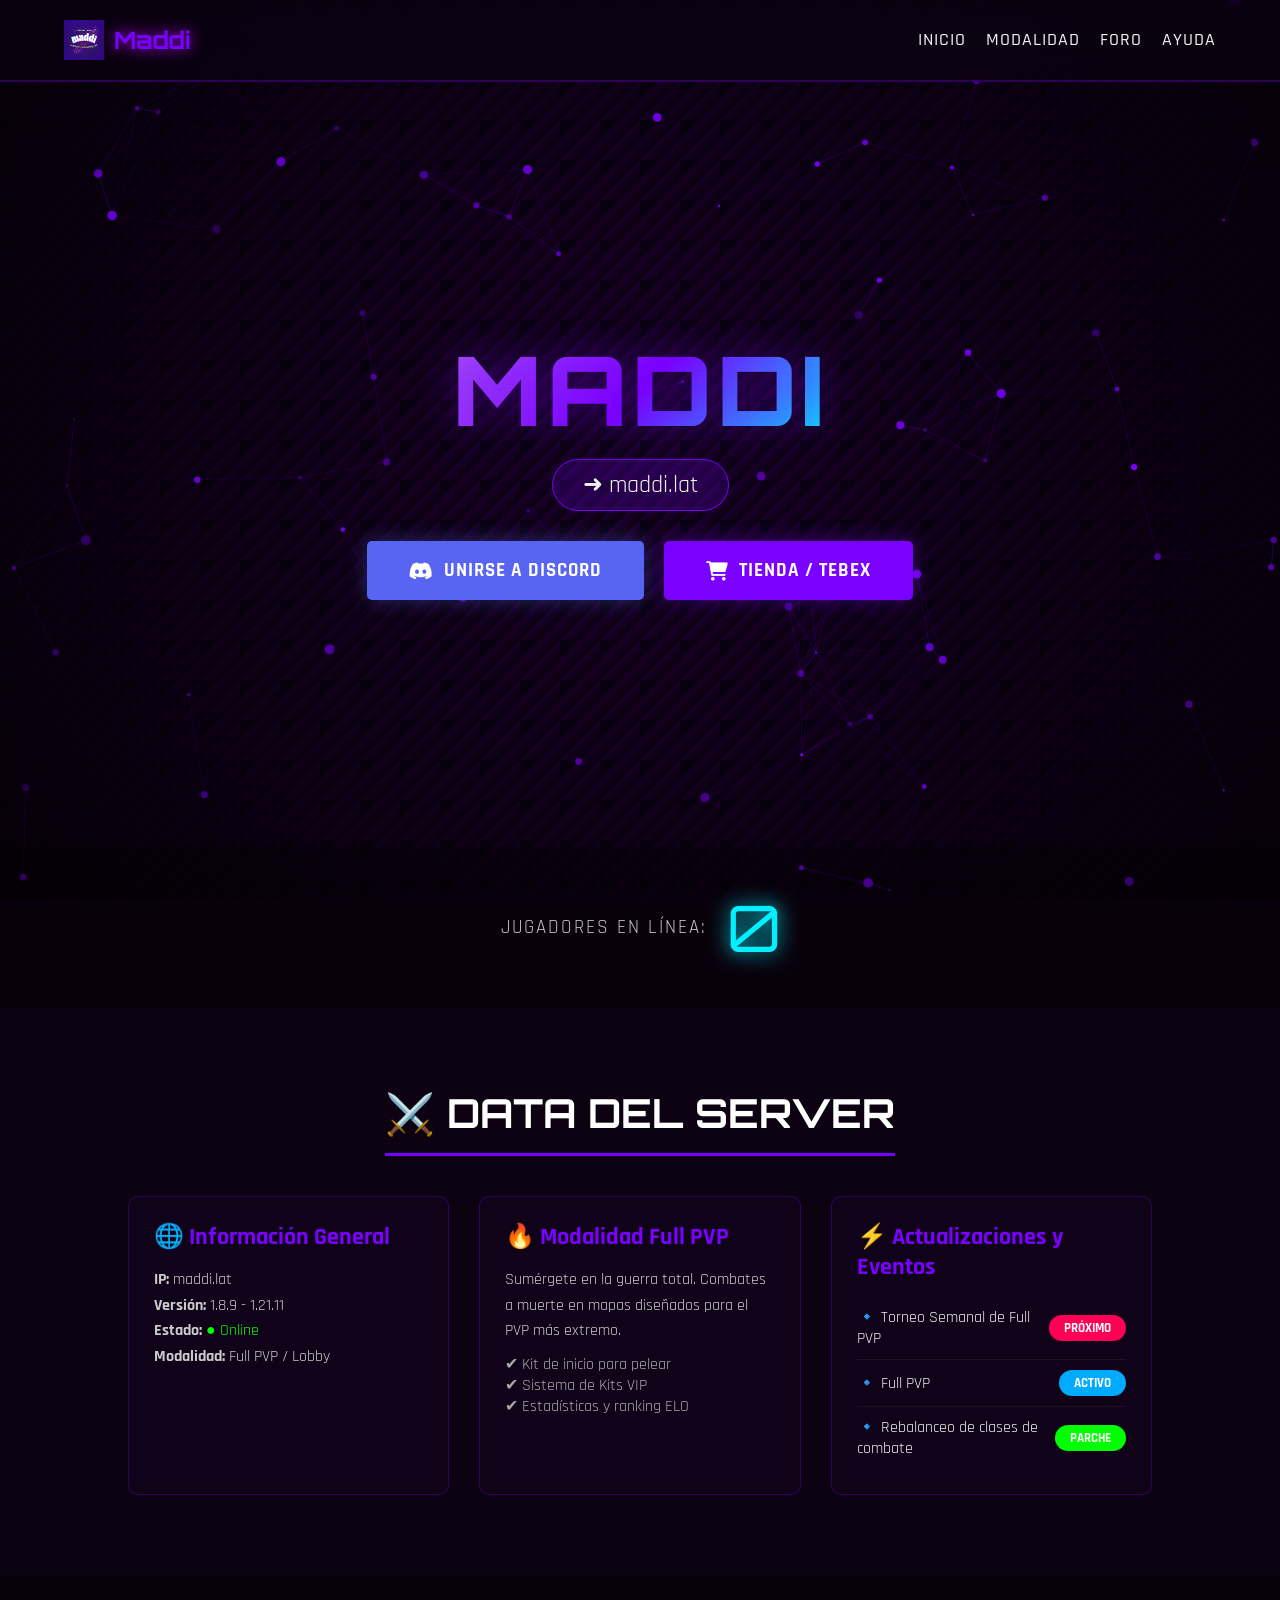
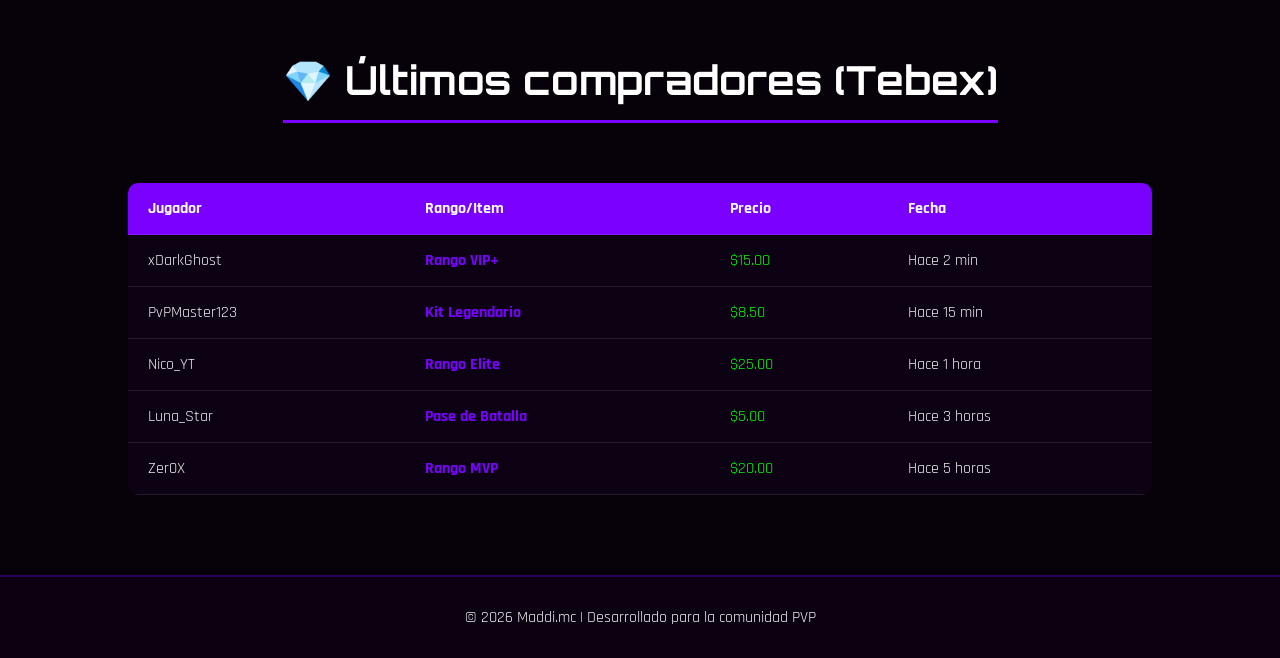
==== index.html @ 9403ec38 "primera version" ====
<!DOCTYPE html>
<html lang="es">
<head>
    <meta charset="UTF-8">
    <meta name="viewport" content="width=device-width, initial-scale=1.0">
    <title>Maddi - Servidor PVP</title>
    <!-- Enlace al archivo CSS externo -->
    <link rel="stylesheet" href="styles.css">
    <!-- Fuentes de Google -->
    <link href="https://fonts.googleapis.com/css2?family=Orbitron:wght@400;700;900&family=Rajdhani:wght@300;500;700&display=swap" rel="stylesheet">
    <!-- Iconos FontAwesome -->
    <link rel="stylesheet" href="https://cdnjs.cloudflare.com/ajax/libs/font-awesome/6.0.0/css/all.min.css">
</head>
<body>

    <!-- FONDO DINÁMICO DE GUERRA (CSS + JS Control) -->
    <div id="war-background"></div>
    <div id="overlay"></div>
    <canvas id="particles-canvas"></canvas>

    <!-- NAVBAR -->
    <nav>
        <div class="nav-brand">
            <img src="img/logo.jpeg" alt="Logo Maddi" class="nav-logo">
            <h1>Maddi</h1>
        </div>
        <div class="nav-links">
            <a href="#hero">Inicio</a>
            <a href="#fullpvp">Modalidad</a>
            <a href="pages/foro.html">Foro</a>
            <a href="pages/ayuda.html">Ayuda</a>
        </div>
    </nav>

    <!-- HERO SECTION -->
    <section id="hero">
        <div class="main-logo">MADDI</div>
        <div class="ip-address" onclick="navigator.clipboard.writeText('maddi.lat'); alert('IP copiada: maddi.lat')">
            ➜ maddi.lat
        </div>
        <div class="buttons">
            <a href="https://discord.gg/yjC9A9rfA" target="_blank" class="btn btn-discord">
                <i class="fab fa-discord"></i> Unirse a Discord
            </a>
            <a href="https://tu-server.tebex.io/" target="_blank" class="btn btn-store">
                <i class="fas fa-shopping-cart"></i> Tienda / Tebex
            </a>
        </div>
    </section>

    <!-- GENTE EN LÍNEA -->
    <div id="online-stats">
        <div class="counter-box">
            <span class="online-label">Jugadores en línea:</span>
            <span class="online-num" id="player-counter">0</span>
        </div>
    </div>

    <!-- DATA DEL SERVER & MODALIDAD -->
    <section id="fullpvp">
        <center><h2 class="section-title">⚔️ DATA DEL SERVER</h2></center>
        <div class="box-grid">
            <div class="info-card">
                <h3>🌐 Información General</h3>
                <p><strong>IP:</strong> maddi.lat</p>
                <p><strong>Versión:</strong> 1.8.9 - 1.21.11</p>
                <p><strong>Estado:</strong> <span style="color: #00ff00;">● Online</span></p>
                <p><strong>Modalidad:</strong> Full PVP / Lobby</p>
            </div>
            <div class="info-card">
                <h3>🔥 Modalidad Full PVP</h3>
                <p>Sumérgete en la guerra total. Combates a muerte en mapas diseñados para el PVP más extremo.</p>
                <ul style="list-style: none; margin-top: 10px; color: #aaa;">
                    <li>✔ Kit de inicio para pelear</li>
                    <li>✔ Sistema de Kits VIP</li>
                    <li>✔ Estadísticas y ranking ELO</li>
                </ul>
            </div>
            <div class="info-card">
                <h3>⚡ Actualizaciones y Eventos</h3>
                <div class="event-item">
                    <span>🔹 Torneo Semanal de Full PVP</span>
                    <span class="event-badge" style="background: #ff0055;">PRÓXIMO</span>
                </div>
                <div class="event-item">
                    <span>🔹 Full PVP</span>
                    <span class="event-badge" style="background: #00aaff;">ACTIVO</span>
                </div>
                <div class="event-item">
                    <span>🔹 Rebalanceo de clases de combate</span>
                    <span class="event-badge" style="background: #00ff00;">PARCHE</span>
                </div>
            </div>
        </div>
    </section>

    <!-- TABLA DE COMPRAS (TEBEX) -->
    <section id="store" style="background: rgba(0,0,0,0.4);">
        <center><h2 class="section-title">💎 Últimos compradores (Tebex)</h2></center>
        <div class="table-container">
            <table>
                <thead>
                    <tr>
                        <th>Jugador</th>
                        <th>Rango/Item</th>
                        <th>Precio</th>
                        <th>Fecha</th>
                    </tr>
                </thead>
                <tbody id="table-body">
                    <!-- Datos generados por JS -->
                </tbody>
            </table>
        </div>
    </section>

    <!-- FOOTER -->
    <footer style="text-align: center; padding: 30px; border-top: 2px solid rgba(122, 0, 255, 0.3); background: rgba(12, 2, 18, 0.9);">
        <p>© 2026 Maddi.mc | Desarrollado para la comunidad PVP</p>
    </footer>

    <!-- Enlace al archivo JS externo -->
    <script src="jv.js"></script>
</body>
</html>
---- styles.css ----
/* ===== VARIABLES & RESET ===== */
:root {
    --violet-dark: #0c0212;
    --violet-main: #7a00ff;
    --violet-glow: #b300ff;
    --neon-cyan: #00f0ff;
    --text-white: #f0f0f0;
    --bg-overlay: rgba(0, 0, 0, 0.85);
}
* { margin: 0; padding: 0; box-sizing: border-box; }
body {
    background-color: var(--violet-dark);
    color: var(--text-white);
    font-family: 'Rajdhani', sans-serif;
    overflow-x: hidden;
    min-height: 100vh;
}
a { text-decoration: none; color: inherit; transition: 0.3s; }

/* ===== BACKGROUND MOVIMIENTO GUERRA ===== */
#war-background {
    position: fixed;
    top: 0; left: 0; width: 100%; height: 100%;
    z-index: -2;
    background: linear-gradient(135deg, #0b0014 25%, #1f0030 25%, #0b0014 50%, #1f0030 50%, #0b0014 75%, #1f0030 75%, #0b0014 100%);
    background-size: 40px 40px;
    animation: moveWarBG 20s linear infinite;
}
@keyframes moveWarBG {
    0% { background-position: 0 0; }
    100% { background-position: 40px 40px; }
}

/* OVERLAY OSCURO + PARTÍCULAS DE GUERRA */
#overlay {
    position: fixed;
    top: 0; left: 0; width: 100%; height: 100%;
    background: radial-gradient(circle at center, transparent 0%, #060008 100%);
    z-index: -1;
}
#particles-canvas {
    position: fixed;
    top: 0; left: 0; width: 100%; height: 100%;
    z-index: -1;
    pointer-events: none;
}

/* ===== NAVBAR ===== */
nav {
    display: flex;
    justify-content: space-between;
    align-items: center;
    padding: 20px 5%;
    background: rgba(12, 2, 18, 0.7);
    backdrop-filter: blur(8px);
    border-bottom: 2px solid rgba(122, 0, 255, 0.3);
    position: sticky;
    top: 0;
    z-index: 10;
}
.nav-brand { display: flex; align-items: center; gap: 10px; }
.nav-logo { width: 40px; height: 40px; object-fit: contain; }
.nav-brand h1 { font-family: 'Orbitron', sans-serif; color: var(--violet-main); text-shadow: 0 0 15px var(--violet-glow); font-size: 1.5rem; }
.nav-links { display: flex; gap: 20px; }
.nav-links a { font-size: 1.1rem; font-weight: 500; letter-spacing: 1px; text-transform: uppercase; }
.nav-links a:hover { color: var(--violet-main); text-shadow: 0 0 15px var(--violet-glow); }

/* ===== HERO SECTION ===== */
#hero {
    display: flex;
    flex-direction: column;
    align-items: center;
    justify-content: center;
    min-height: 85vh;
    text-align: center;
    padding: 40px 20px;
}
.main-logo { font-family: 'Orbitron', sans-serif; font-size: 6rem; font-weight: 900; background: linear-gradient(135deg, #a855f7, #7a00ff, #00f0ff); -webkit-background-clip: text; -webkit-text-fill-color: transparent; text-shadow: 0 0 40px rgba(122, 0, 255, 0.4); margin-bottom: 10px; letter-spacing: 5px; }
.ip-address { font-size: 1.5rem; background: rgba(122, 0, 255, 0.2); padding: 10px 30px; border-radius: 30px; border: 1px solid var(--violet-main); display: inline-block; margin-bottom: 30px; cursor: pointer; transition: 0.3s; }
.ip-address:hover { background: rgba(122, 0, 255, 0.4); box-shadow: 0 0 20px var(--violet-glow); }
.buttons { display: flex; gap: 20px; flex-wrap: wrap; justify-content: center; }
.btn {
    display: inline-flex;
    align-items: center;
    gap: 10px;
    padding: 15px 40px;
    border-radius: 5px;
    font-weight: 700;
    font-size: 1.2rem;
    text-transform: uppercase;
    border: 2px solid transparent;
    letter-spacing: 1px;
    position: relative;
    overflow: hidden;
}
.btn-discord { background: #5865F2; color: #fff; box-shadow: 0 0 20px rgba(88, 101, 242, 0.4); }
.btn-discord:hover { transform: scale(1.05); box-shadow: 0 0 40px rgba(88, 101, 242, 0.6); }
.btn-store { background: var(--violet-main); color: #fff; box-shadow: 0 0 20px rgba(122, 0, 255, 0.4); }
.btn-store:hover { transform: scale(1.05); box-shadow: 0 0 40px rgba(122, 0, 255, 0.6); }

/* ===== GENERAL SECTIONS ===== */
section { padding: 80px 10%; }
.section-title { font-family: 'Orbitron', sans-serif; font-size: 2.5rem; text-align: center; color: #fff; margin-bottom: 40px; border-bottom: 3px solid var(--violet-main); padding-bottom: 15px; display: inline-block; }
.box-grid { display: grid; grid-template-columns: repeat(auto-fit, minmax(300px, 1fr)); gap: 30px; }
.info-card {
    background: rgba(20, 5, 30, 0.6);
    border: 1px solid rgba(122, 0, 255, 0.3);
    padding: 25px;
    border-radius: 10px;
    transition: 0.3s;
    backdrop-filter: blur(4px);
}
.info-card:hover { border-color: var(--violet-glow); transform: translateY(-10px); box-shadow: 0 10px 30px rgba(122, 0, 255, 0.2); }
.info-card h3 { color: var(--violet-main); margin-bottom: 15px; font-size: 1.5rem; }
.info-card p { line-height: 1.6; color: #cccccc; }
.event-item {
    display: flex;
    justify-content: space-between;
    align-items: center;
    padding: 10px 0;
    border-bottom: 1px solid rgba(255,255,255,0.05);
}
.event-item:last-child { border: none; }
.event-badge { padding: 5px 15px; border-radius: 20px; font-size: 0.8rem; font-weight: bold; color: white; }

/* ===== ONLINE PLAYERS ===== */
#online-stats { text-align: center; padding: 40px 10%; background: rgba(0, 0, 0, 0.3); }
.counter-box { display: flex; justify-content: center; align-items: center; gap: 20px; flex-wrap: wrap; }
.online-num { font-family: 'Orbitron', sans-serif; font-size: 4rem; color: var(--neon-cyan); text-shadow: 0 0 20px var(--neon-cyan); }
.online-label { font-size: 1.2rem; text-transform: uppercase; letter-spacing: 2px; opacity: 0.8; }

/* ===== TABLE ===== */
.table-container { overflow-x: auto; }
table { width: 100%; border-collapse: collapse; margin-top: 20px; background: rgba(20, 5, 30, 0.5); border-radius: 10px; overflow: hidden; }
thead { background: var(--violet-main); color: white; }
th, td { padding: 15px 20px; text-align: left; border-bottom: 1px solid rgba(255,255,255,0.1); }
tr:hover { background: rgba(122, 0, 255, 0.1); }

/* ===== RESPONSIVE ===== */
@media (max-width: 768px) {
    .main-logo { font-size: 3.5rem; }
    .buttons { flex-direction: column; width: 100%; max-width: 300px; }
    .btn { justify-content: center; width: 100%; }
    nav { flex-direction: column; gap: 20px; }
}
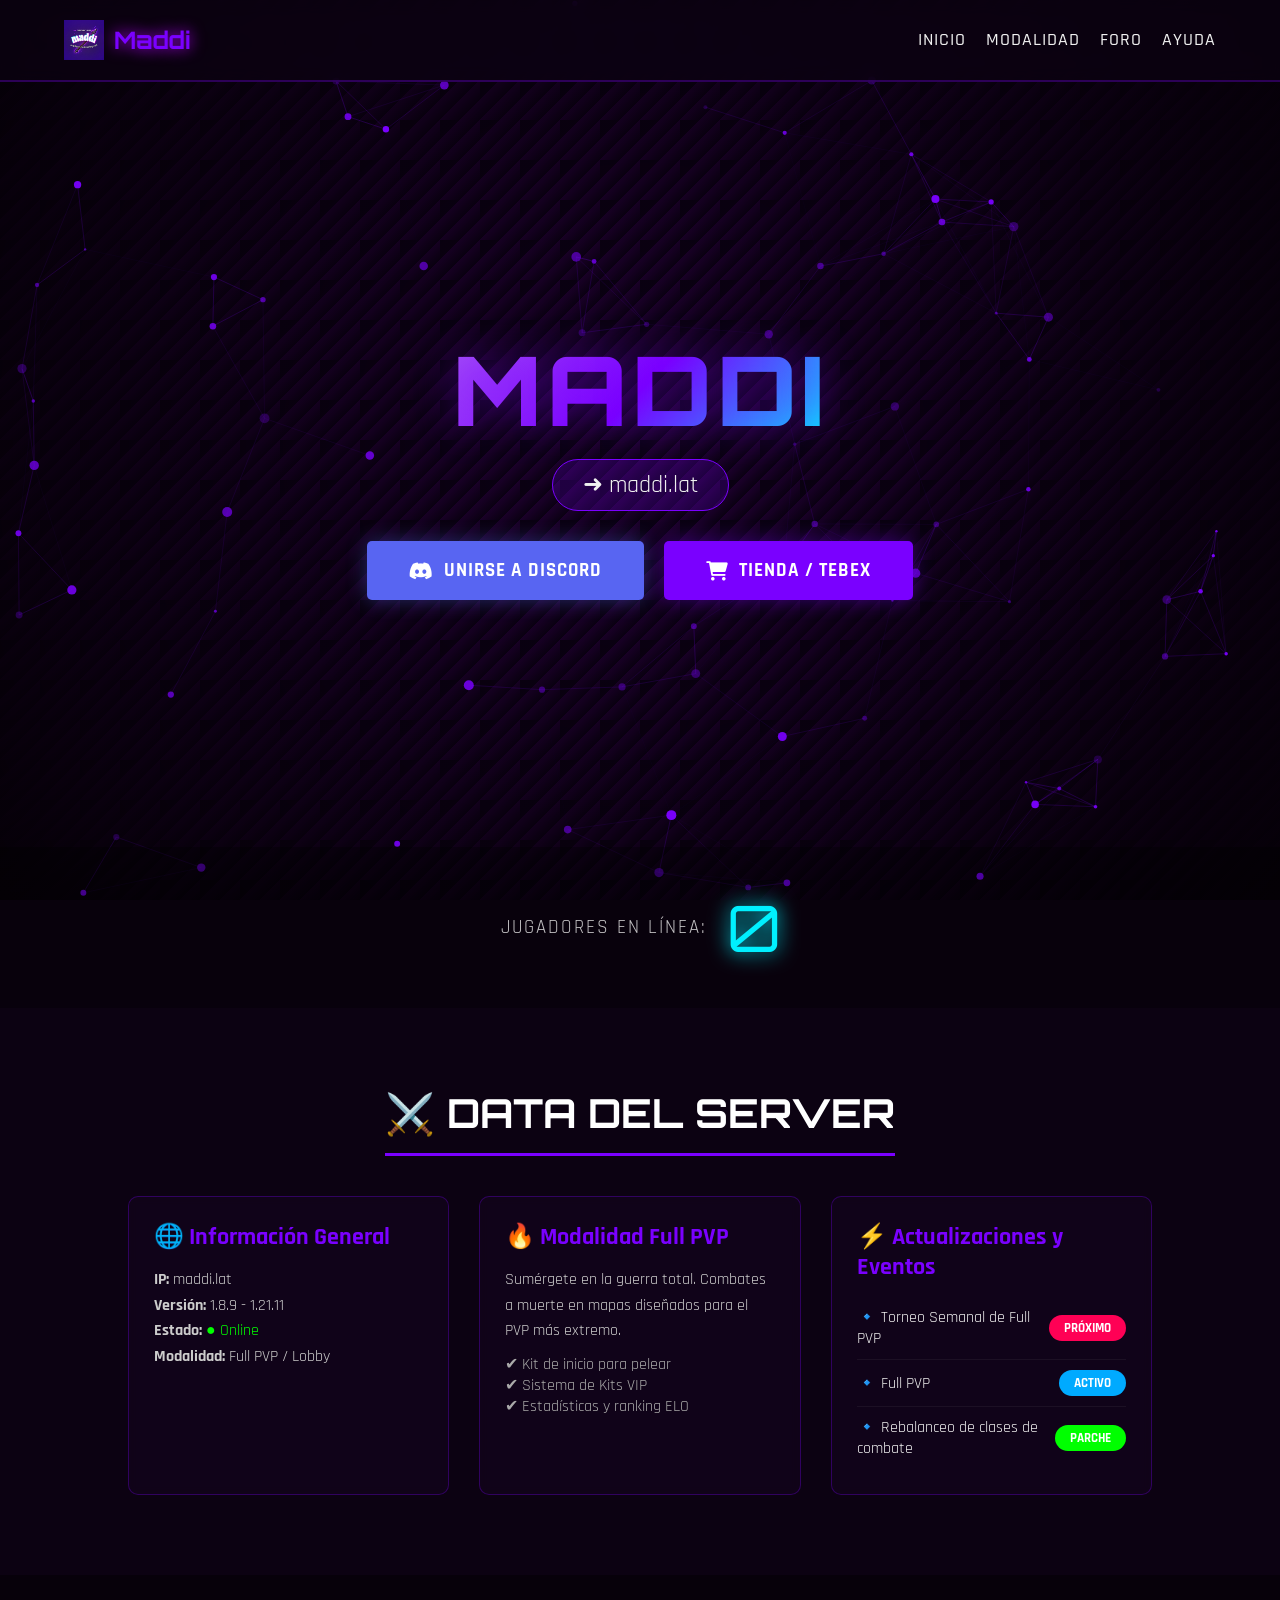
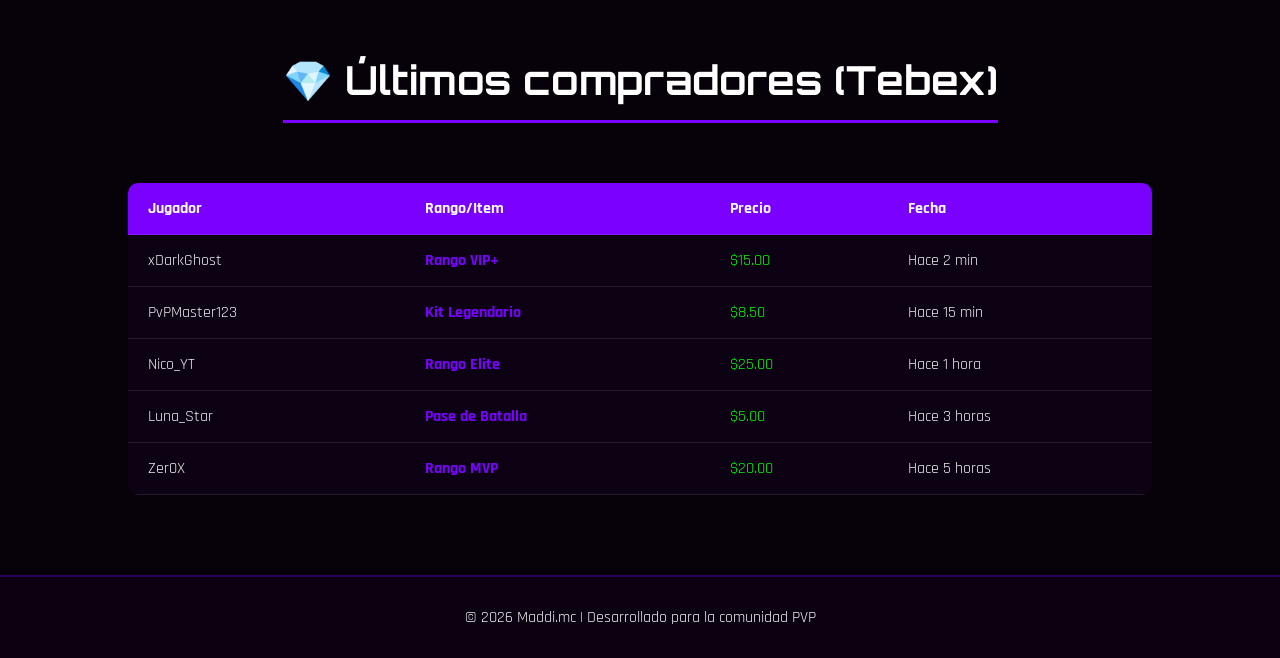
==== commit c59eda7a: "arreglo de fondo, cambio de logo, cambio de nosotros" ====
--- a/index.html
+++ b/index.html
@@ -122,4 +122,4 @@
     <!-- Enlace al archivo JS externo -->
     <script src="jv.js"></script>
 </body>
-</html>+</html>
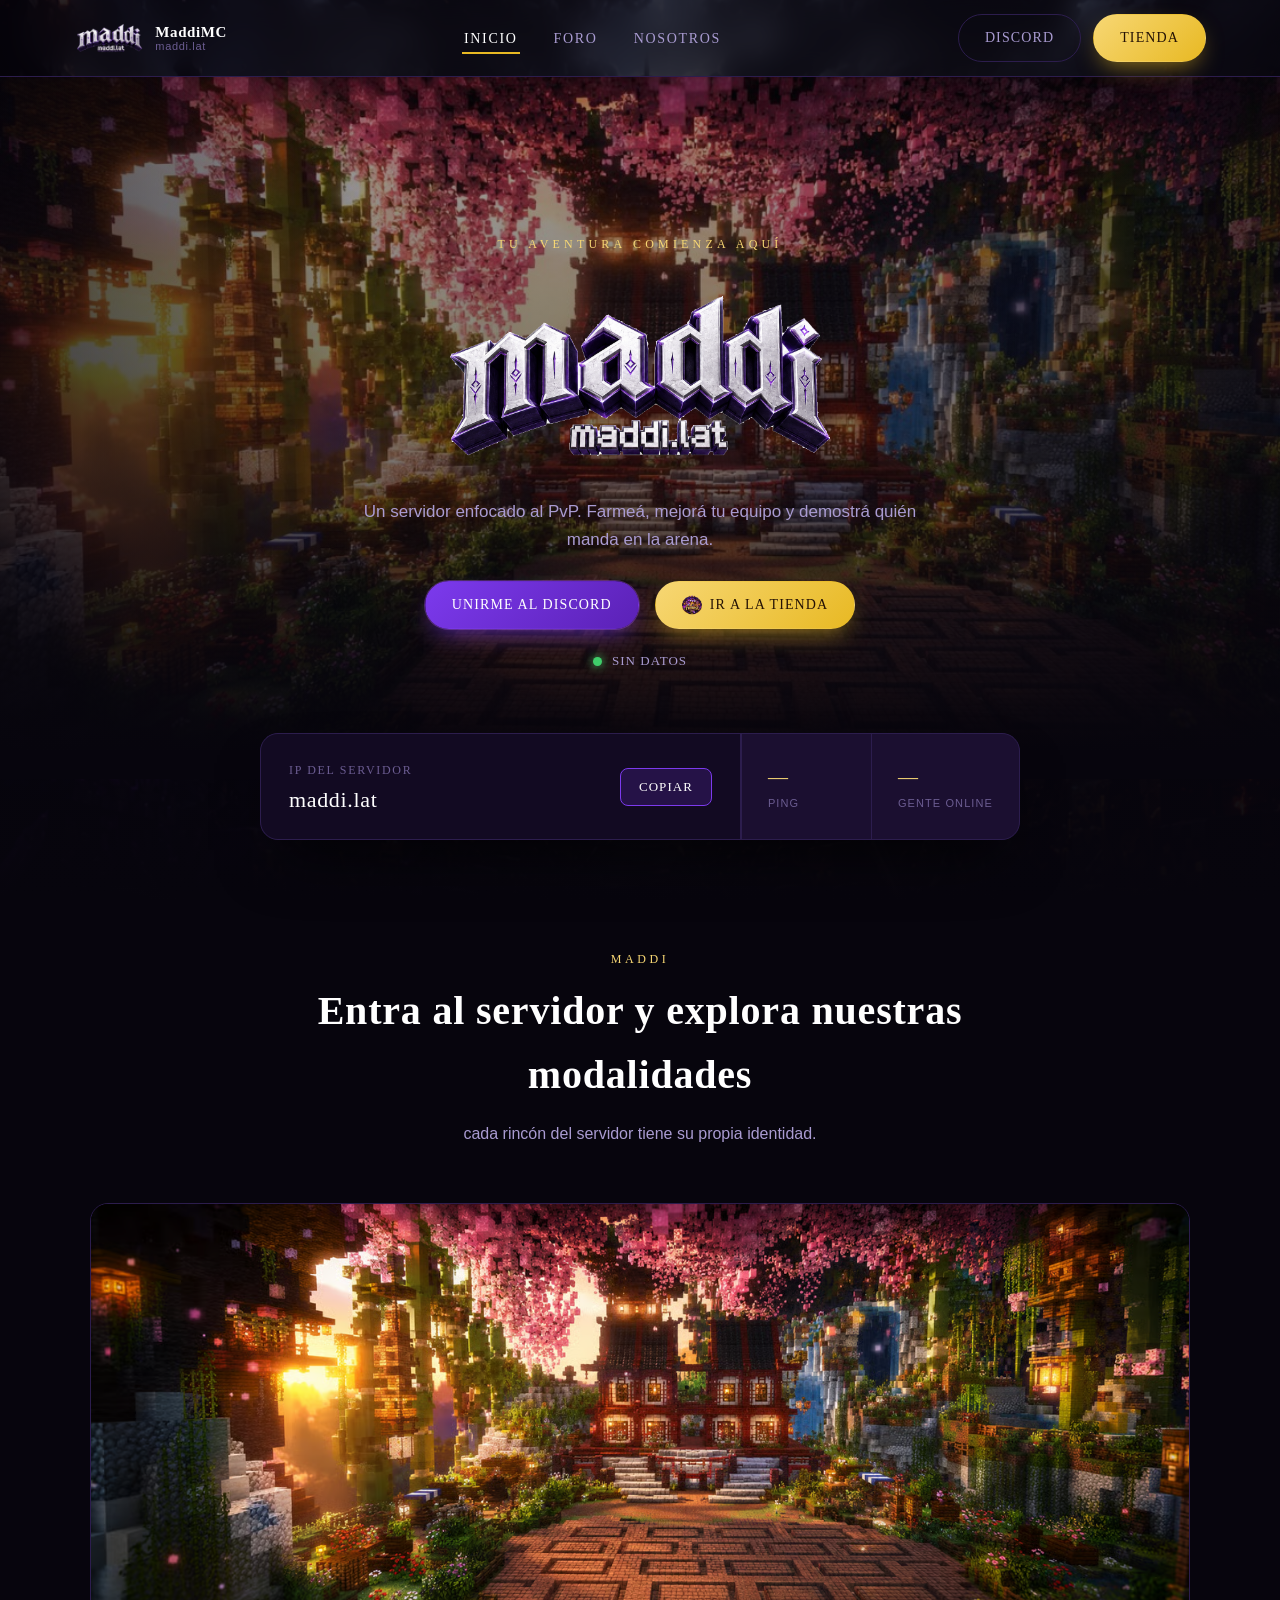
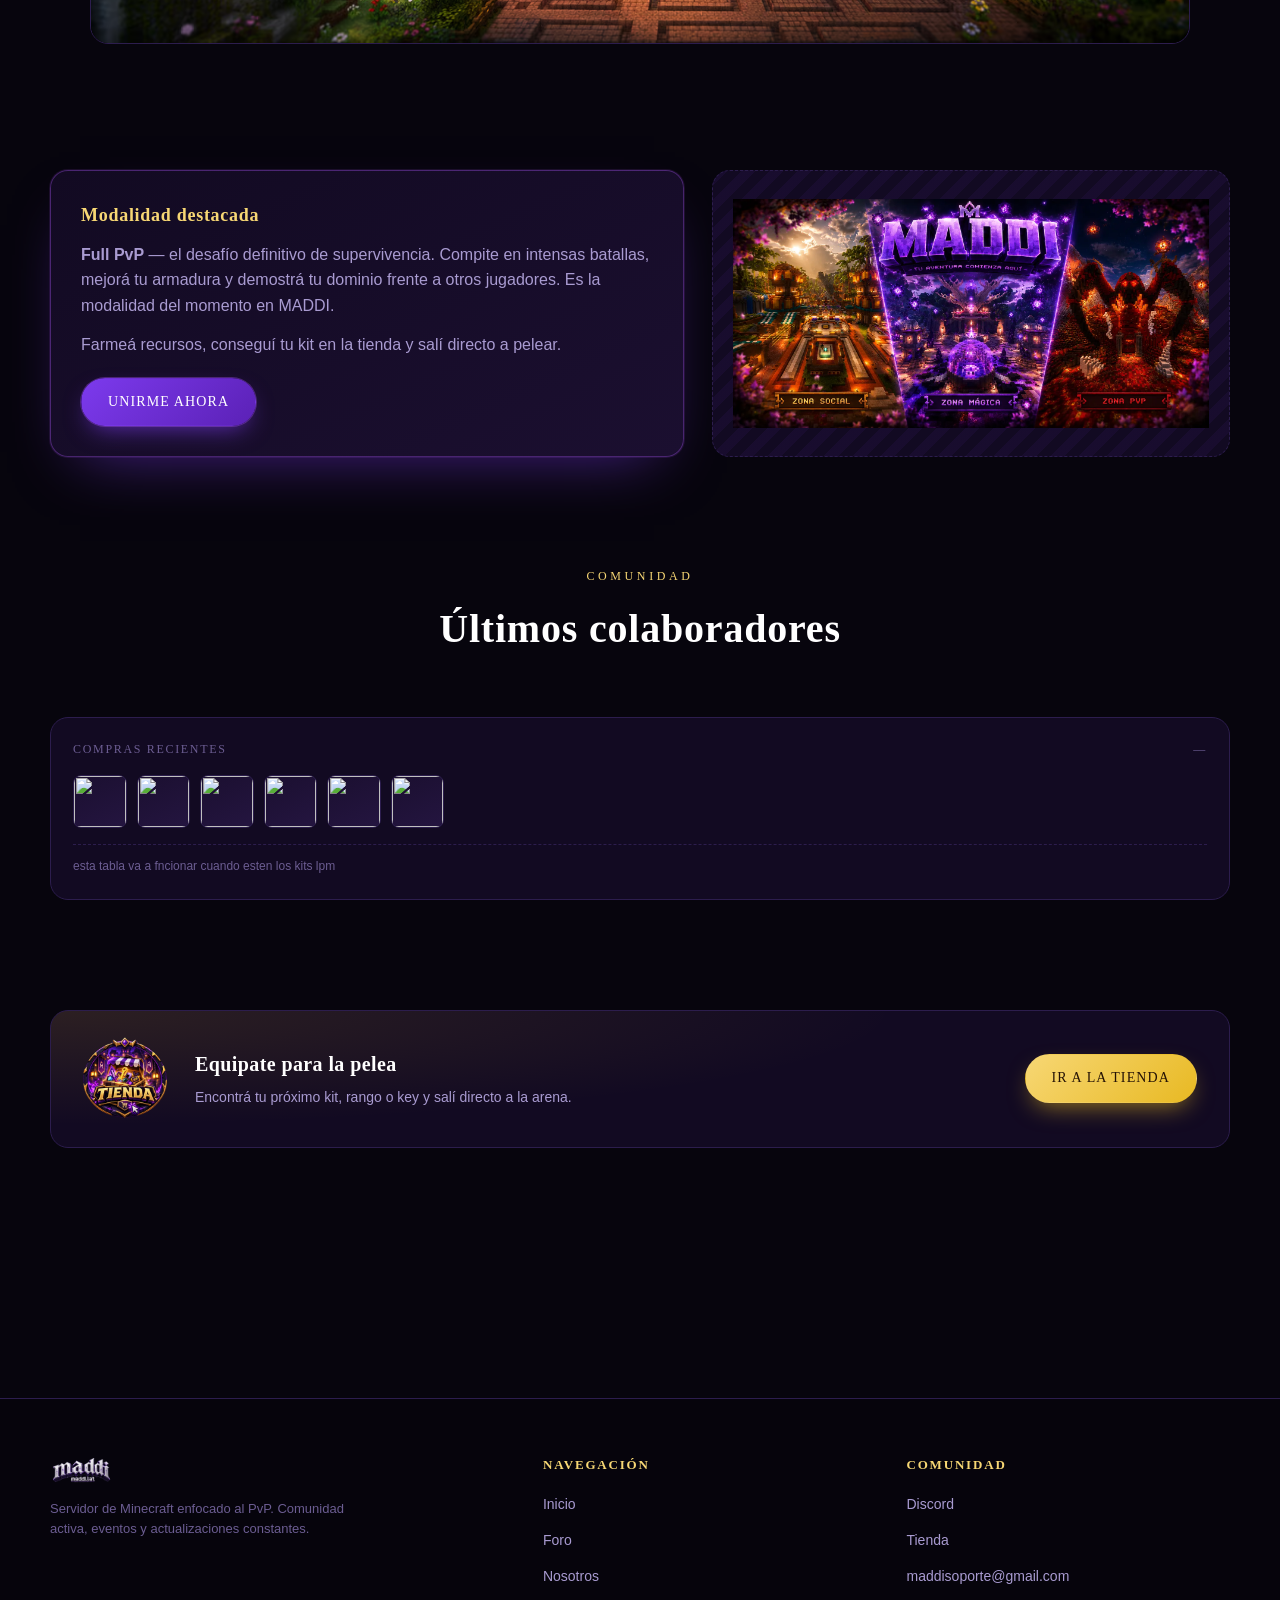
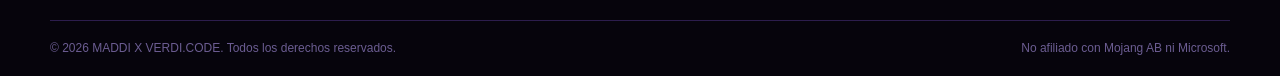
==== commit c0e7f6a3: "se puso otra plantila lpm" ====
--- a/index.html
+++ b/index.html
@@ -1,125 +1,207 @@
 <!DOCTYPE html>
 <html lang="es">
 <head>
-    <meta charset="UTF-8">
-    <meta name="viewport" content="width=device-width, initial-scale=1.0">
-    <title>Maddi - Servidor PVP</title>
-    <!-- Enlace al archivo CSS externo -->
-    <link rel="stylesheet" href="styles.css">
-    <!-- Fuentes de Google -->
-    <link href="https://fonts.googleapis.com/css2?family=Orbitron:wght@400;700;900&family=Rajdhani:wght@300;500;700&display=swap" rel="stylesheet">
-    <!-- Iconos FontAwesome -->
-    <link rel="stylesheet" href="https://cdnjs.cloudflare.com/ajax/libs/font-awesome/6.0.0/css/all.min.css">
+<meta charset="UTF-8">
+<meta name="viewport" content="width=device-width, initial-scale=1, shrink-to-fit=no">
+<title>MADDI — Servidor PvP de Minecraft</title>
+<meta name="description" content="MADDI es un servidor de Minecraft enfocado al PvP. Full PvP, tienda, comunidad y eventos. IP: maddi.lat">
+<link rel="icon" type="image/webp" href="img/logo.webp">
+<link rel="preconnect" href="https://fonts.googleapis.com">
+<link rel="preconnect" href="https://fonts.gstatic.com" crossorigin>
+<link href="https://fonts.googleapis.com/css2?family=Cinzel:wght@500;600;700;900&family=Inter:wght@400;500;600&display=swap" rel="stylesheet">
+<link rel="stylesheet" href="style.css">
 </head>
 <body>
 
-    <!-- FONDO DINÁMICO DE GUERRA (CSS + JS Control) -->
-    <div id="war-background"></div>
-    <div id="overlay"></div>
-    <canvas id="particles-canvas"></canvas>
-
-    <!-- NAVBAR -->
-    <nav>
-        <div class="nav-brand">
-            <img src="img/logo.jpeg" alt="Logo Maddi" class="nav-logo">
-            <h1>Maddi</h1>
-        </div>
-        <div class="nav-links">
-            <a href="#hero">Inicio</a>
-            <a href="#fullpvp">Modalidad</a>
-            <a href="pages/foro.html">Foro</a>
-            <a href="pages/ayuda.html">Ayuda</a>
-        </div>
-    </nav>
-
-    <!-- HERO SECTION -->
-    <section id="hero">
-        <div class="main-logo">MADDI</div>
-        <div class="ip-address" onclick="navigator.clipboard.writeText('maddi.lat'); alert('IP copiada: maddi.lat')">
-            ➜ maddi.lat
-        </div>
-        <div class="buttons">
-            <a href="https://discord.gg/yjC9A9rfA" target="_blank" class="btn btn-discord">
-                <i class="fab fa-discord"></i> Unirse a Discord
-            </a>
-            <a href="https://tu-server.tebex.io/" target="_blank" class="btn btn-store">
-                <i class="fas fa-shopping-cart"></i> Tienda / Tebex
-            </a>
-        </div>
-    </section>
-
-    <!-- GENTE EN LÍNEA -->
-    <div id="online-stats">
-        <div class="counter-box">
-            <span class="online-label">Jugadores en línea:</span>
-            <span class="online-num" id="player-counter">0</span>
-        </div>
-    </div>
-
-    <!-- DATA DEL SERVER & MODALIDAD -->
-    <section id="fullpvp">
-        <center><h2 class="section-title">⚔️ DATA DEL SERVER</h2></center>
-        <div class="box-grid">
-            <div class="info-card">
-                <h3>🌐 Información General</h3>
-                <p><strong>IP:</strong> maddi.lat</p>
-                <p><strong>Versión:</strong> 1.8.9 - 1.21.11</p>
-                <p><strong>Estado:</strong> <span style="color: #00ff00;">● Online</span></p>
-                <p><strong>Modalidad:</strong> Full PVP / Lobby</p>
-            </div>
-            <div class="info-card">
-                <h3>🔥 Modalidad Full PVP</h3>
-                <p>Sumérgete en la guerra total. Combates a muerte en mapas diseñados para el PVP más extremo.</p>
-                <ul style="list-style: none; margin-top: 10px; color: #aaa;">
-                    <li>✔ Kit de inicio para pelear</li>
-                    <li>✔ Sistema de Kits VIP</li>
-                    <li>✔ Estadísticas y ranking ELO</li>
-                </ul>
-            </div>
-            <div class="info-card">
-                <h3>⚡ Actualizaciones y Eventos</h3>
-                <div class="event-item">
-                    <span>🔹 Torneo Semanal de Full PVP</span>
-                    <span class="event-badge" style="background: #ff0055;">PRÓXIMO</span>
-                </div>
-                <div class="event-item">
-                    <span>🔹 Full PVP</span>
-                    <span class="event-badge" style="background: #00aaff;">ACTIVO</span>
-                </div>
-                <div class="event-item">
-                    <span>🔹 Rebalanceo de clases de combate</span>
-                    <span class="event-badge" style="background: #00ff00;">PARCHE</span>
-                </div>
-            </div>
-        </div>
-    </section>
-
-    <!-- TABLA DE COMPRAS (TEBEX) -->
-    <section id="store" style="background: rgba(0,0,0,0.4);">
-        <center><h2 class="section-title">💎 Últimos compradores (Tebex)</h2></center>
-        <div class="table-container">
-            <table>
-                <thead>
-                    <tr>
-                        <th>Jugador</th>
-                        <th>Rango/Item</th>
-                        <th>Precio</th>
-                        <th>Fecha</th>
-                    </tr>
-                </thead>
-                <tbody id="table-body">
-                    <!-- Datos generados por JS -->
-                </tbody>
-            </table>
-        </div>
-    </section>
-
-    <!-- FOOTER -->
-    <footer style="text-align: center; padding: 30px; border-top: 2px solid rgba(122, 0, 255, 0.3); background: rgba(12, 2, 18, 0.9);">
-        <p>© 2026 Maddi.mc | Desarrollado para la comunidad PVP</p>
-    </footer>
-
-    <!-- Enlace al archivo JS externo -->
-    <script src="jv.js"></script>
+<!-- Fondo general: escena de batalla con parpadeo de rayos -->
+<div class="bg-scene" aria-hidden="true">
+  <img class="bg-scene__image" src="img/fondol.webp" alt="">
+  <div class="bg-scene__lightning bg-scene__lightning--a"></div>
+  <div class="bg-scene__lightning bg-scene__lightning--b"></div>
+  <div class="bg-scene__sparkles" aria-hidden="true">
+    <span class="spark spark--v1"></span>
+    <span class="spark spark--v2"></span>
+    <span class="spark spark--v3"></span>
+    <span class="spark spark--c1"></span>
+    <span class="spark spark--c2"></span>
+    <span class="spark spark--c3"></span>
+  </div>
+  <div class="bg-scene__vignette"></div>
+</div>
+
+<header class="site-header">
+  <nav class="nav">
+    <a href="index.html" class="nav__brand">
+      <img src="img/logo.webp" alt="MADDI">
+      <span class="nav__brand-text">
+        <span class="nav__brand-title">MaddiMC</span>
+        <span class="nav__brand-ip">maddi.lat</span>
+      </span>
+    </a>
+    <button class="nav__toggle" aria-label="Abrir menú" aria-expanded="false">☰</button>
+    <ul class="nav__links">
+      <li><a href="index.html" aria-current="page">Inicio</a></li>
+      <li><a href="pages/foro.html">Foro</a></li>
+      <li><a href="pages/nosotros.html">Nosotros</a></li>
+    </ul>
+    <div class="nav__actions">
+      <a class="btn btn--ghost" href="https://discord.gg/pamfXC4zZ" target="_blank" rel="noopener">Discord</a>
+      <!-- Reemplazar por la URL final de la tienda en Tebex -->
+      <a class="btn btn--gold" href="#" target="_blank" rel="noopener">Tienda</a>
+    </div>
+  </nav>
+</header>
+
+<main>
+
+  <!-- ============ HERO ============ -->
+  <section class="hero">
+    <img class="hero__bg" src="img/banner.webp" alt="Lobby de MADDI al atardecer entre cerezos">
+    <div class="hero__overlay"></div>
+    <div class="hero__particles" aria-hidden="true"></div>
+
+    <div class="hero__content">
+      <span class="hero__eyebrow">Tu aventura comienza aquí</span>
+      <img class="hero__logo" src="img/logo.webp" alt="MADDI — Servidor PvP">
+      <p class="hero__tagline">Un servidor enfocado al PvP. Farmeá, mejorá tu equipo y demostrá quién manda en la arena.</p>
+
+      <div class="hero__actions">
+        <a class="btn btn--violet" href="https://discord.gg/pamfXC4zZ" target="_blank" rel="noopener">Unirme al Discord</a>
+        <a class="btn btn--gold btn--icon" href="#" target="_blank" rel="noopener">
+          <img src="img/icon-tienda.webp" alt="">
+          Ir a la tienda
+        </a>
+      </div>
+
+      <div class="hero__status">
+        <span class="status-dot" data-status-dot></span>
+        <span data-status-label>Consultando servidor…</span>
+      </div>
+    </div>
+  </section>
+
+  <!-- ============ IP / STATS ============ -->
+  <div class="container">
+    <div class="ip-panel">
+      <div class="ip-panel__main">
+        <div>
+          <span class="ip-panel__label">IP del servidor</span><br>
+          <span class="ip-panel__value">maddi.lat</span>
+        </div>
+        <button class="ip-panel__copy" data-copy-ip type="button">Copiar</button>
+      </div>
+      <div class="ip-panel__stats">
+        <div class="ip-stat">
+          <span class="ip-stat__value" data-ping>—</span>
+          <span class="ip-stat__label">Ping</span>
+        </div>
+        <div class="ip-stat">
+          <span class="ip-stat__value" data-online-count>—</span>
+          <span class="ip-stat__label">Gente online</span>
+        </div>
+      </div>
+    </div>
+  </div>
+
+  <!-- ============ ZONAS ============ -->
+  <section class="section container" id="zonas">
+    <div class="section__head">
+      <span class="section__eyebrow">MADDI</span>
+      <h2 class="section__title">Entra al servidor y explora nuestras modalidades</h2>
+      <p class="section__lede" style="margin-inline:auto;">cada rincón del servidor tiene su propia identidad.</p>
+    </div>
+    <figure class="zones">
+      <img src="img/spawninicio.webp" alt="Spawn inicial de MADDI">
+    </figure>
+  </section>
+
+  <!-- ============ MODALIDAD DESTACADA ============ -->
+  <section class="section container">
+    <div class="about-grid">
+      <div class="panel panel--glow">
+        <h3>Modalidad destacada</h3>
+        <p><strong>Full PvP</strong> — el desafío definitivo de supervivencia. Compite en intensas batallas, mejorá tu armadura y demostrá tu dominio frente a otros jugadores. Es la modalidad del momento en MADDI.</p>
+        <p>Farmeá recursos, conseguí tu kit en la tienda y salí directo a pelear.</p>
+        <div style="margin-top:20px; display:flex; gap:12px; flex-wrap:wrap;">
+          <a class="btn btn--violet" href="https://discord.gg/pamfXC4zZ" target="_blank" rel="noopener">Unirme ahora</a>
+        </div>
+      </div>
+      <!-- Reemplazar por una captura real del spawn / arena de Full PvP -->
+      <div class="img-placeholder"><br><img src="img/zonas-banner.webp" alt="Modalidad full pvp"></div>
+      
+    </div>
+  </section>
+
+  <!-- ============ ÚLTIMOS COLABORADORES / COMPRAS ============ -->
+  <section class="section container">
+    <div class="section__head">
+      <span class="section__eyebrow">Comunidad</span>
+      <h2 class="section__title">Últimos colaboradores</h2>
+    </div>
+    <div class="purchases">
+      <div class="purchases__head">
+        <span>Compras recientes</span>
+        <span data-online-count>—</span>
+      </div>
+      <div class="purchases__grid">
+        <!-- Cada avatar es un placeholder: reemplazar src por la skin real del comprador -->
+        <div class="purchases__avatar"><img src="https://api.mineatar.io/head/steve" alt=""></div>
+        <div class="purchases__avatar"><img src="https://api.mineatar.io/head/alex" alt=""></div>
+        <div class="purchases__avatar"><img src="https://api.mineatar.io/head/steve" alt=""></div>
+        <div class="purchases__avatar"><img src="https://api.mineatar.io/head/alex" alt=""></div>
+        <div class="purchases__avatar"><img src="https://api.mineatar.io/head/steve" alt=""></div>
+        <div class="purchases__avatar"><img src="https://api.mineatar.io/head/alex" alt=""></div>
+      </div>
+      <p class="purchases__note">esta tabla va a fncionar cuando esten los kits lpm</p>
+    </div>
+  </section>
+
+  <!-- ============ TIENDA CTA ============ -->
+  <section class="section section--end container">
+    <div class="shop-cta">
+      <img src="img/icon-tienda.webp" alt="">
+      <div>
+        <h3>Equipate para la pelea</h3>
+        <p>Encontrá tu próximo kit, rango o key y salí directo a la arena.</p>
+      </div>
+      <!-- Reemplazar por la URL final de la tienda en Tebex -->
+      <a class="btn btn--gold" href="#" target="_blank" rel="noopener">Ir a la tienda</a>
+    </div>
+  </section>
+
+</main>
+
+<footer class="site-footer">
+  <div class="container footer-grid">
+    <div>
+      <div class="footer-brand">
+        <img src="img/logo.webp" alt="MADDI">
+      </div>
+      <p class="footer-note">Servidor de Minecraft enfocado al PvP. Comunidad activa, eventos y actualizaciones constantes.</p>
+    </div>
+    <div>
+      <h4>Navegación</h4>
+      <ul>
+        <li><a href="index.html">Inicio</a></li>
+        <li><a href="pages/foro.html">Foro</a></li>
+        <li><a href="pages/nosotros.html">Nosotros</a></li>
+      </ul>
+    </div>
+    <div>
+      <h4>Comunidad</h4>
+      <ul>
+        <li><a href="https://discord.gg/pamfXC4zZ" target="_blank" rel="noopener">Discord</a></li>
+        <li><a href="#" target="_blank" rel="noopener">Tienda</a></li>
+        <li><a href="mailto:maddisoporte@gmail.com">maddisoporte@gmail.com</a></li>
+      </ul>
+    </div>
+  </div>
+  <div class="container footer-bottom">
+    <span>© 2026 MADDI X VERDI.CODE. Todos los derechos reservados.</span>
+    <span>No afiliado con Mojang AB ni Microsoft.</span>
+  </div>
+</footer>
+
+<script src="main.js"></script>
 </body>
 </html>
--- a/style.css
+++ b/style.css
@@ -0,0 +1,1144 @@
+/* ==========================================================================
+   MADDI — Servidor PvP de Minecraft
+   Sistema de diseño: oscuro / violeta imperial, tipografía elegante y ruda
+   ========================================================================== */
+
+:root {
+  /* Color */
+  --void:        #07050d;   /* fondo base, casi negro */
+  --deep:        #120a22;   /* paneles / secciones */
+  --deep-2:      #1b0f30;   /* paneles elevados */
+  --line:        #2c1d4d;   /* bordes sutiles */
+  --violet:      #7c3aed;   /* violeta primario */
+  --violet-2:    #a855f7;   /* violeta brillante / glow */
+  --violet-soft: rgba(124, 58, 237, 0.18);
+  --gold:        #e8b923;   /* acento tienda / CTA cálido */
+  --gold-2:      #f7d774;
+  --crimson:     #c0293b;   /* acento zona PvP */
+  --text:        #efe9fb;
+  --text-muted:  #a99bd1;
+  --text-faint:  #6c5d92;
+
+  /* Type */
+  --font-display: "Cinzel", "Georgia", serif;
+  --font-body: "Inter", -apple-system, "Segoe UI", sans-serif;
+
+  /* Layout */
+  --max-w: 1180px;
+  --radius: 10px;
+  --radius-lg: 18px;
+}
+
+*, *::before, *::after { box-sizing: border-box; }
+
+html { scroll-behavior: smooth; }
+
+body {
+  margin: 0;
+  position: relative;
+  z-index: 0;
+  background: var(--void);
+  color: var(--text);
+  font-family: var(--font-body);
+  font-size: 16px;
+  line-height: 1.6;
+  -webkit-font-smoothing: antialiased;
+  overflow-x: hidden;
+}
+
+img { max-width: 100%; display: block; }
+
+a { color: inherit; text-decoration: none; }
+
+.container {
+  max-width: var(--max-w);
+  margin: 0 auto;
+  padding: 0 24px;
+}
+
+h1, h2, h3, h4 {
+  font-family: var(--font-display);
+  margin: 0;
+  color: #fff;
+  letter-spacing: 0.02em;
+}
+
+p { margin: 0; }
+
+::selection { background: var(--violet); color: #fff; }
+
+/* Foco visible accesible */
+a:focus-visible,
+button:focus-visible,
+input:focus-visible,
+select:focus-visible,
+textarea:focus-visible {
+  outline: 2px solid var(--gold);
+  outline-offset: 3px;
+}
+
+/* ==========================================================================
+   FONDO GENERAL — imagen de batalla fija con parpadeo de rayos
+   No debe robar foco del contenido: overlays oscuros + blur leve
+   ========================================================================== */
+
+.bg-scene {
+  position: fixed;
+  inset: 0;
+  z-index: -3;
+  background: var(--void);
+}
+
+.bg-scene__image {
+  position: absolute;
+  inset: 0;
+  width: 100%;
+  height: 100%;
+  object-fit: cover;
+  object-position: center 25%;
+  opacity: 1;
+  filter: saturate(1) contrast(1.05);
+}
+
+.bg-scene__lightning {
+  position: absolute;
+  inset: 0;
+  mix-blend-mode: screen;
+  opacity: 0;
+  pointer-events: none;
+}
+
+.bg-scene__lightning--a {
+  background: radial-gradient(ellipse 55% 38% at 50% 12%, rgba(186, 120, 255, 0.95), rgba(124, 58, 237, 0.35) 45%, transparent 72%);
+  animation: lightning-burst-a 8s infinite;
+}
+
+.bg-scene__lightning--b {
+  background: radial-gradient(ellipse 40% 30% at 22% 8%, rgba(168, 85, 247, 0.9), transparent 68%);
+  animation: lightning-burst-b 11s infinite;
+  animation-delay: 2.4s;
+}
+
+@keyframes lightning-burst-a {
+  0%, 88%, 100% { opacity: 0; }
+  88.4% { opacity: 1; }
+  88.7% { opacity: 0.15; }
+  89% { opacity: 0.85; }
+  89.4% { opacity: 0; }
+  93% { opacity: 0; }
+  93.3% { opacity: 0.6; }
+  93.6% { opacity: 0; }
+}
+
+@keyframes lightning-burst-b {
+  0%, 91%, 100% { opacity: 0; }
+  91.3% { opacity: 0.9; }
+  91.6% { opacity: 0.1; }
+  92% { opacity: 0.7; }
+  92.3% { opacity: 0; }
+  96.5% { opacity: 0; }
+  96.8% { opacity: 0.5; }
+  97.1% { opacity: 0; }
+}
+
+/* ---------- Destellos violeta/celeste sobre las armaduras del fondo ---------- */
+
+.bg-scene__sparkles {
+  position: absolute;
+  inset: 0;
+  pointer-events: none;
+}
+
+.spark {
+  position: absolute;
+  width: 120px;
+  height: 120px;
+  border-radius: 50%;
+  transform: translate(-50%, -50%) scale(0.7);
+  mix-blend-mode: screen;
+  filter: blur(3px);
+  opacity: 0;
+  animation-name: spark-twinkle;
+  animation-timing-function: ease-in-out;
+  animation-iteration-count: infinite;
+}
+
+@keyframes spark-twinkle {
+  0%, 100% { opacity: 0; transform: translate(-50%, -50%) scale(0.65); }
+  50% { opacity: var(--spark-max, 0.75); transform: translate(-50%, -50%) scale(1); }
+}
+
+/* violeta — lado izquierdo, donde el fondo ya tiene espadas y armaduras moradas */
+.spark--v1 {
+  top: 63%; left: 7%;
+  width: 150px; height: 150px;
+  background: radial-gradient(circle, rgba(196, 140, 255, 0.9) 0%, transparent 70%);
+  --spark-max: 0.85;
+  animation-duration: 4.5s;
+  animation-delay: 0.2s;
+}
+.spark--v2 {
+  top: 48%; left: 4%;
+  width: 100px; height: 100px;
+  background: radial-gradient(circle, rgba(168, 85, 247, 0.85) 0%, transparent 70%);
+  --spark-max: 0.7;
+  animation-duration: 6s;
+  animation-delay: 1.8s;
+}
+.spark--v3 {
+  top: 77%; left: 13%;
+  width: 90px; height: 90px;
+  background: radial-gradient(circle, rgba(216, 160, 255, 0.85) 0%, transparent 70%);
+  --spark-max: 0.65;
+  animation-duration: 5.2s;
+  animation-delay: 3.1s;
+}
+
+/* celeste — lado derecho, donde el fondo tiene armadura de diamante */
+.spark--c1 {
+  top: 66%; left: 91%;
+  width: 140px; height: 140px;
+  background: radial-gradient(circle, rgba(120, 230, 255, 0.9) 0%, transparent 70%);
+  --spark-max: 0.85;
+  animation-duration: 4.8s;
+  animation-delay: 0.9s;
+}
+.spark--c2 {
+  top: 80%; left: 86%;
+  width: 100px; height: 100px;
+  background: radial-gradient(circle, rgba(94, 210, 245, 0.85) 0%, transparent 70%);
+  --spark-max: 0.7;
+  animation-duration: 5.6s;
+  animation-delay: 2.5s;
+}
+.spark--c3 {
+  top: 56%; left: 96%;
+  width: 80px; height: 80px;
+  background: radial-gradient(circle, rgba(150, 235, 255, 0.85) 0%, transparent 70%);
+  --spark-max: 0.6;
+  animation-duration: 4.2s;
+  animation-delay: 1.3s;
+}
+
+@media (prefers-reduced-motion: reduce) {
+  .bg-scene__lightning--a,
+  .bg-scene__lightning--b,
+  .spark { animation: none; opacity: 0; }
+}
+
+.bg-scene__vignette {
+  position: absolute;
+  inset: 0;
+  background:
+    linear-gradient(180deg, rgba(7,5,13,0.18) 0%, rgba(7,5,13,0.4) 45%, rgba(7,5,13,0.8) 82%, var(--void) 100%),
+    radial-gradient(ellipse 90% 55% at 50% 0%, transparent 55%, rgba(7,5,13,0.6) 100%);
+}
+
+@media (prefers-reduced-motion: reduce) {
+  .bg-scene__lightning { animation: none; opacity: 0; }
+}
+
+/* ==========================================================================
+   HEADER / NAV
+   ========================================================================== */
+
+.site-header {
+  position: sticky;
+  top: 0;
+  z-index: 100;
+  background: rgba(7, 5, 13, 0.72);
+  backdrop-filter: blur(14px);
+  border-bottom: 1px solid var(--line);
+}
+
+.nav {
+  display: flex;
+  align-items: center;
+  justify-content: space-between;
+  padding: 14px 24px;
+  max-width: var(--max-w);
+  margin: 0 auto;
+  gap: 20px;
+}
+
+.nav__brand {
+  display: flex;
+  align-items: center;
+  gap: 10px;
+}
+
+.nav__brand img {
+  height: 34px;
+  width: auto;
+}
+
+.nav__brand-text {
+  display: flex;
+  flex-direction: column;
+  line-height: 1.1;
+}
+
+.nav__brand-title {
+  font-family: var(--font-display);
+  font-size: 15px;
+  font-weight: 700;
+  letter-spacing: 0.04em;
+  color: #fff;
+}
+
+.nav__brand-ip {
+  font-size: 11px;
+  letter-spacing: 0.06em;
+  color: var(--text-faint);
+}
+
+.nav__links {
+  display: flex;
+  gap: 32px;
+  list-style: none;
+  margin: 0;
+  padding: 0;
+}
+
+.nav__links a {
+  font-family: var(--font-display);
+  font-size: 14px;
+  letter-spacing: 0.12em;
+  text-transform: uppercase;
+  color: var(--text-muted);
+  padding: 6px 2px;
+  position: relative;
+  transition: color 0.2s ease;
+}
+
+.nav__links a::after {
+  content: "";
+  position: absolute;
+  left: 0; right: 100%;
+  bottom: -2px;
+  height: 2px;
+  background: var(--gold);
+  transition: right 0.25s ease;
+}
+
+.nav__links a:hover,
+.nav__links a[aria-current="page"] {
+  color: #fff;
+}
+
+.nav__links a:hover::after,
+.nav__links a[aria-current="page"]::after {
+  right: 0;
+}
+
+.nav__actions {
+  display: flex;
+  gap: 12px;
+  align-items: center;
+}
+
+.nav__toggle {
+  display: none;
+  background: none;
+  border: 1px solid var(--line);
+  border-radius: 8px;
+  color: #fff;
+  padding: 8px 10px;
+  font-size: 18px;
+}
+
+/* ==========================================================================
+   BOTONES
+   ========================================================================== */
+
+.btn {
+  display: inline-flex;
+  align-items: center;
+  justify-content: center;
+  gap: 8px;
+  font-family: var(--font-display);
+  font-size: 14px;
+  letter-spacing: 0.08em;
+  text-transform: uppercase;
+  padding: 12px 26px;
+  border-radius: 999px;
+  border: 1px solid transparent;
+  cursor: pointer;
+  transition: transform 0.18s ease, box-shadow 0.18s ease, filter 0.18s ease;
+  white-space: nowrap;
+}
+
+.btn:hover { transform: translateY(-2px); }
+
+.btn--violet {
+  background: linear-gradient(135deg, var(--violet), #5b21b6);
+  color: #fff;
+  box-shadow: 0 0 0 1px rgba(168,85,247,0.35), 0 10px 24px -8px rgba(124,58,237,0.7);
+}
+.btn--violet:hover { box-shadow: 0 0 0 1px rgba(168,85,247,0.6), 0 14px 30px -6px rgba(168,85,247,0.85); }
+
+.btn--gold {
+  background: linear-gradient(135deg, var(--gold-2), var(--gold));
+  color: #241205;
+  box-shadow: 0 10px 24px -8px rgba(232,185,35,0.65);
+}
+.btn--gold:hover { filter: brightness(1.08); box-shadow: 0 14px 30px -6px rgba(232,185,35,0.85); }
+
+.btn--ghost {
+  background: transparent;
+  border-color: var(--line);
+  color: var(--text-muted);
+}
+.btn--ghost:hover { color: #fff; border-color: var(--violet-2); }
+
+.btn--icon img { height: 20px; width: 20px; }
+
+/* ==========================================================================
+   HERO (Inicio)
+   ========================================================================== */
+
+.hero {
+  position: relative;
+  min-height: 78vh;
+  display: flex;
+  flex-direction: column;
+  align-items: center;
+  justify-content: center;
+  text-align: center;
+  overflow: hidden;
+  padding: 140px 24px 90px;
+}
+
+.hero__bg {
+  position: absolute;
+  inset: 0;
+  z-index: -2;
+  width: 100%;
+  height: 100%;
+  object-fit: cover;
+  object-position: center 38%;
+}
+
+.hero__overlay {
+  position: absolute;
+  inset: 0;
+  z-index: -1;
+  background:
+    linear-gradient(180deg, rgba(7,5,13,0.35) 0%, rgba(7,5,13,0.55) 55%, var(--void) 96%),
+    linear-gradient(90deg, rgba(7,5,13,0.55), transparent 30%, transparent 70%, rgba(7,5,13,0.55));
+}
+
+.hero__particles {
+  position: absolute;
+  inset: 0;
+  z-index: 1;
+  pointer-events: none;
+  overflow: hidden;
+}
+
+.petal {
+  position: absolute;
+  top: -40px;
+  width: 10px;
+  height: 10px;
+  border-radius: 60% 0 60% 0;
+  background: linear-gradient(135deg, #f0abfc, var(--violet-2));
+  opacity: 0.75;
+  animation: petal-fall linear infinite;
+}
+
+@keyframes petal-fall {
+  0%   { transform: translateY(0) translateX(0) rotate(0deg); opacity: 0; }
+  8%   { opacity: 0.8; }
+  100% { transform: translateY(110vh) translateX(var(--drift, 40px)) rotate(340deg); opacity: 0; }
+}
+
+@media (prefers-reduced-motion: reduce) {
+  .petal { animation: none; display: none; }
+}
+
+.hero__content {
+  position: relative;
+  z-index: 2;
+  display: flex;
+  flex-direction: column;
+  align-items: center;
+  gap: 22px;
+}
+
+.hero__eyebrow {
+  font-family: var(--font-display);
+  letter-spacing: 0.35em;
+  text-transform: uppercase;
+  font-size: 12px;
+  color: var(--gold-2);
+}
+
+.hero__logo {
+  width: min(420px, 70vw);
+  animation: logo-float 6s ease-in-out infinite;
+}
+
+@keyframes logo-float {
+  0%, 100% {
+    transform: translateY(0);
+    filter: drop-shadow(0 0 34px rgba(124,58,237,0.5)) drop-shadow(0 14px 18px rgba(0,0,0,0.5));
+  }
+  50% {
+    transform: translateY(-10px);
+    filter: drop-shadow(0 0 54px rgba(168,85,247,0.75)) drop-shadow(0 22px 22px rgba(0,0,0,0.55));
+  }
+}
+
+@media (prefers-reduced-motion: reduce) {
+  .hero__logo { animation: none; filter: drop-shadow(0 0 40px rgba(124,58,237,0.55)); }
+}
+
+.hero__tagline {
+  max-width: 560px;
+  color: var(--text-muted);
+  font-size: 17px;
+}
+
+.hero__actions {
+  display: flex;
+  gap: 16px;
+  flex-wrap: wrap;
+  justify-content: center;
+  margin-top: 6px;
+}
+
+.hero--compact {
+  min-height: 46vh;
+  padding-top: 150px;
+  padding-bottom: 60px;
+}
+
+.hero__status {
+  display: flex;
+  gap: 10px;
+  align-items: center;
+  font-family: var(--font-display);
+  font-size: 13px;
+  letter-spacing: 0.08em;
+  text-transform: uppercase;
+  color: var(--text-muted);
+}
+
+.status-dot {
+  width: 9px; height: 9px;
+  border-radius: 50%;
+  background: #3fce6a;
+  box-shadow: 0 0 10px #3fce6a;
+}
+.status-dot--off { background: #6c5d92; box-shadow: none; }
+
+/* ==========================================================================
+   IP BOX
+   ========================================================================== */
+
+.ip-panel {
+  position: relative;
+  z-index: 3;
+  margin: -46px auto 0;
+  max-width: 760px;
+  display: grid;
+  grid-template-columns: 1fr auto;
+  gap: 1px;
+  background: var(--line);
+  border-radius: var(--radius-lg);
+  overflow: hidden;
+  border: 1px solid var(--line);
+  box-shadow: 0 30px 60px -20px rgba(0,0,0,0.7);
+}
+
+.ip-panel__main {
+  background: var(--deep);
+  padding: 22px 28px;
+  display: flex;
+  align-items: center;
+  gap: 18px;
+  flex-wrap: wrap;
+}
+
+.ip-panel__label {
+  font-family: var(--font-display);
+  font-size: 12px;
+  letter-spacing: 0.14em;
+  text-transform: uppercase;
+  color: var(--text-faint);
+}
+
+.ip-panel__value {
+  font-family: var(--font-display);
+  font-size: 22px;
+  color: #fff;
+  letter-spacing: 0.03em;
+}
+
+.ip-panel__copy {
+  margin-left: auto;
+  background: var(--violet-soft);
+  border: 1px solid var(--violet);
+  color: #fff;
+  border-radius: 8px;
+  padding: 10px 18px;
+  font-family: var(--font-display);
+  font-size: 13px;
+  letter-spacing: 0.08em;
+  text-transform: uppercase;
+  cursor: pointer;
+  transition: background 0.2s ease;
+}
+.ip-panel__copy:hover { background: rgba(124,58,237,0.35); }
+.ip-panel__copy[data-copied="true"] { background: #21593a; border-color: #3fce6a; }
+
+.ip-panel__stats {
+  background: var(--deep-2);
+  display: flex;
+  align-items: stretch;
+}
+
+.ip-stat {
+  padding: 16px 26px;
+  display: flex;
+  flex-direction: column;
+  justify-content: center;
+  gap: 2px;
+  border-left: 1px solid var(--line);
+  min-width: 130px;
+}
+
+.ip-stat__value {
+  font-family: var(--font-display);
+  font-size: 20px;
+  color: var(--gold-2);
+}
+
+.ip-stat__label {
+  font-size: 11px;
+  letter-spacing: 0.1em;
+  text-transform: uppercase;
+  color: var(--text-faint);
+}
+
+@media (max-width: 640px) {
+  .ip-panel { grid-template-columns: 1fr; }
+  .ip-panel__stats { flex-direction: row; }
+}
+
+/* ==========================================================================
+   SECCIONES GENERALES
+   ========================================================================== */
+
+.section {
+  padding: 110px 0 0;
+  position: relative;
+}
+
+.section__eyebrow {
+  font-family: var(--font-display);
+  font-size: 12px;
+  letter-spacing: 0.3em;
+  text-transform: uppercase;
+  color: var(--gold-2);
+  margin-bottom: 10px;
+  display: block;
+}
+
+.section__title {
+  font-size: clamp(28px, 4vw, 40px);
+}
+
+.section__lede {
+  color: var(--text-muted);
+  max-width: 640px;
+  margin-top: 14px;
+  font-size: 16px;
+}
+
+.section__head {
+  text-align: center;
+  margin: 0 auto 56px;
+  max-width: 700px;
+}
+
+/* Divisor con forma de rayo, elemento distintivo de la marca */
+.divider {
+  width: 100%;
+  height: 46px;
+  margin: 0 auto;
+  display: block;
+  color: var(--violet);
+  opacity: 0.55;
+}
+
+/* ==========================================================================
+   NOSOTROS (about) — panel presentación
+   ========================================================================== */
+
+.about-grid {
+  display: grid;
+  grid-template-columns: 1.1fr 0.9fr;
+  gap: 28px;
+  align-items: stretch;
+}
+
+.panel {
+  background: linear-gradient(155deg, var(--deep), var(--deep-2));
+  border: 1px solid var(--line);
+  border-radius: var(--radius-lg);
+  padding: 30px;
+}
+
+.panel--glow {
+  border-color: rgba(168,85,247,0.35);
+  box-shadow: 0 0 0 1px rgba(168,85,247,0.12), 0 25px 60px -30px rgba(124,58,237,0.6);
+}
+
+.panel h3 {
+  font-size: 18px;
+  color: var(--gold-2);
+  letter-spacing: 0.04em;
+  margin-bottom: 12px;
+}
+
+.panel p + p { margin-top: 14px; }
+
+.panel p { color: var(--text-muted); }
+
+.featured-shot {
+  border-radius: var(--radius-lg);
+  overflow: hidden;
+  border: 1px solid var(--line);
+  position: relative;
+}
+
+.featured-shot img { width: 100%; height: 100%; object-fit: cover; }
+
+.featured-shot__tag {
+  position: absolute;
+  top: 16px; right: 16px;
+  background: rgba(7,5,13,0.7);
+  border: 1px solid var(--gold-2);
+  color: var(--gold-2);
+  font-family: var(--font-display);
+  font-size: 11px;
+  letter-spacing: 0.1em;
+  text-transform: uppercase;
+  padding: 6px 12px;
+  border-radius: 999px;
+  backdrop-filter: blur(6px);
+}
+
+/* ==========================================================================
+   ZONAS (banner de zonas del servidor)
+   ========================================================================== */
+
+.zones {
+  position: relative;
+  border-radius: var(--radius-lg);
+  overflow: hidden;
+  border: 1px solid var(--line);
+}
+
+.zones img {
+  width: 100%;
+  display: block;
+}
+
+.zones__caption {
+  text-align: center;
+  color: var(--text-faint);
+  font-size: 13px;
+  margin-top: 12px;
+}
+
+/* ==========================================================================
+   TIENDA CTA
+   ========================================================================== */
+
+.shop-cta {
+  display: grid;
+  grid-template-columns: auto 1fr auto;
+  align-items: center;
+  gap: 28px;
+  background: radial-gradient(ellipse 120% 140% at 0% 0%, rgba(232,185,35,0.12), transparent 60%), var(--deep);
+  border: 1px solid var(--line);
+  border-radius: var(--radius-lg);
+  padding: 26px 32px;
+}
+
+.shop-cta img { width: 84px; height: 84px; }
+
+.shop-cta h3 { font-size: 20px; color: #fff; margin-bottom: 6px; }
+.shop-cta p { color: var(--text-muted); font-size: 14px; }
+
+@media (max-width: 700px) {
+  .shop-cta { grid-template-columns: auto 1fr; }
+  .shop-cta .btn { grid-column: 1 / -1; }
+}
+
+/* ==========================================================================
+   COMPRAS RECIENTES / COLABORADORES (placeholder, listo para Tebex)
+   ========================================================================== */
+
+.purchases {
+  background: var(--deep);
+  border: 1px solid var(--line);
+  border-radius: var(--radius-lg);
+  padding: 22px;
+}
+
+.purchases__head {
+  display: flex;
+  justify-content: space-between;
+  align-items: center;
+  margin-bottom: 16px;
+}
+
+.purchases__head span {
+  font-family: var(--font-display);
+  font-size: 12px;
+  letter-spacing: 0.14em;
+  text-transform: uppercase;
+  color: var(--text-faint);
+}
+
+.purchases__grid {
+  display: grid;
+  grid-template-columns: repeat(auto-fill, minmax(52px, 1fr));
+  gap: 10px;
+}
+
+.purchases__avatar {
+  aspect-ratio: 1;
+  border-radius: 8px;
+  background: linear-gradient(155deg, var(--deep-2), #241540);
+  border: 1px solid var(--line);
+  display: flex;
+  align-items: center;
+  justify-content: center;
+  overflow: hidden;
+}
+
+.purchases__avatar img { width: 100%; height: 100%; object-fit: cover; }
+
+.purchases__note {
+  margin-top: 16px;
+  font-size: 12px;
+  color: var(--text-faint);
+  border-top: 1px dashed var(--line);
+  padding-top: 12px;
+}
+
+/* ==========================================================================
+   FOOTER
+   ========================================================================== */
+
+.site-footer {
+  margin-top: 140px;
+  border-top: 1px solid var(--line);
+  background: rgba(7,5,13,0.85);
+}
+
+.footer-grid {
+  display: grid;
+  grid-template-columns: 1.4fr 1fr 1fr;
+  gap: 40px;
+  padding: 56px 0 32px;
+}
+
+.footer-grid h4 {
+  font-size: 13px;
+  letter-spacing: 0.14em;
+  text-transform: uppercase;
+  color: var(--gold-2);
+  margin-bottom: 16px;
+}
+
+.footer-grid ul { list-style: none; margin: 0; padding: 0; display: flex; flex-direction: column; gap: 10px; }
+.footer-grid a { color: var(--text-muted); font-size: 14px; }
+.footer-grid a:hover { color: #fff; }
+
+.footer-brand { display: flex; align-items: center; gap: 10px; margin-bottom: 14px; }
+.footer-brand img { height: 30px; }
+.footer-note { color: var(--text-faint); font-size: 13px; max-width: 320px; }
+
+.footer-bottom {
+  border-top: 1px solid var(--line);
+  padding: 18px 0;
+  display: flex;
+  justify-content: space-between;
+  color: var(--text-faint);
+  font-size: 12px;
+  flex-wrap: wrap;
+  gap: 10px;
+}
+
+@media (max-width: 780px) {
+  .footer-grid { grid-template-columns: 1fr 1fr; }
+  .footer-grid > div:first-child { grid-column: 1 / -1; }
+}
+
+/* ==========================================================================
+   RESPONSIVE NAV
+   ========================================================================== */
+
+@media (max-width: 400px) {
+  .nav__brand-ip { display: none; }
+}
+
+@media (max-width: 860px) {
+  .nav__toggle { display: inline-flex; align-items: center; }
+  .nav__links {
+    position: absolute;
+    top: 100%; left: 0; right: 0;
+    background: var(--deep);
+    border-bottom: 1px solid var(--line);
+    flex-direction: column;
+    gap: 0;
+    padding: 8px 0;
+    display: none;
+  }
+  .nav__links.is-open { display: flex; }
+  .nav__links a { padding: 14px 24px; width: 100%; }
+  .nav__links a::after { display: none; }
+  .about-grid { grid-template-columns: 1fr; }
+  .shop-cta { grid-template-columns: 1fr; text-align: center; }
+  .shop-cta img { margin: 0 auto; }
+}
+
+/* ==========================================================================
+   FORO — formulario de contacto y novedades
+   ========================================================================== */
+
+.form-panel {
+  background: linear-gradient(155deg, var(--deep), var(--deep-2));
+  border: 1px solid var(--line);
+  border-radius: var(--radius-lg);
+  padding: 34px;
+}
+
+.field { margin-bottom: 20px; }
+
+.field label {
+  display: block;
+  font-family: var(--font-display);
+  font-size: 12px;
+  letter-spacing: 0.1em;
+  text-transform: uppercase;
+  color: var(--text-muted);
+  margin-bottom: 8px;
+}
+
+.field input,
+.field select,
+.field textarea {
+  width: 100%;
+  background: var(--void);
+  border: 1px solid var(--line);
+  border-radius: 8px;
+  padding: 12px 14px;
+  color: var(--text);
+  font-family: var(--font-body);
+  font-size: 14px;
+  resize: vertical;
+}
+
+.field input:focus,
+.field select:focus,
+.field textarea:focus {
+  border-color: var(--violet-2);
+}
+
+.field-row { display: grid; grid-template-columns: 1fr 1fr; gap: 20px; }
+@media (max-width: 600px) { .field-row { grid-template-columns: 1fr; } }
+
+.form-note {
+  font-size: 12px;
+  color: var(--text-faint);
+  margin-top: 6px;
+}
+
+.form-status {
+  margin-top: 16px;
+  font-size: 13px;
+  display: none;
+}
+.form-status.is-visible { display: block; }
+.form-status--ok { color: #6ee19b; }
+.form-status--err { color: #f28b8b; }
+
+.news-grid {
+  display: grid;
+  grid-template-columns: repeat(auto-fit, minmax(280px, 1fr));
+  gap: 24px;
+}
+
+.news-card {
+  background: var(--deep);
+  border: 1px solid var(--line);
+  border-radius: var(--radius-lg);
+  overflow: hidden;
+  transition: border-color 0.2s ease, transform 0.2s ease;
+}
+.news-card:hover { border-color: rgba(168,85,247,0.5); transform: translateY(-4px); }
+
+.news-card__img { aspect-ratio: 16/9; background: var(--deep-2); overflow: hidden; }
+.news-card__img img { width: 100%; height: 100%; object-fit: cover; }
+
+.news-card__body { padding: 20px; }
+.news-card__tag {
+  font-family: var(--font-display);
+  font-size: 11px;
+  letter-spacing: 0.12em;
+  text-transform: uppercase;
+  color: var(--gold-2);
+}
+.news-card__title { margin-top: 8px; font-size: 17px; color: #fff; }
+.news-card__excerpt { margin-top: 8px; color: var(--text-muted); font-size: 14px; }
+.news-card__date { margin-top: 14px; font-size: 12px; color: var(--text-faint); }
+
+/* ==========================================================================
+   NOSOTROS — equipo
+   ========================================================================== */
+
+.team-grid {
+  display: grid;
+  grid-template-columns: repeat(auto-fit, minmax(210px, 1fr));
+  gap: 26px;
+}
+
+.team-card {
+  position: relative;
+  background: linear-gradient(180deg, var(--deep-2) 0%, var(--deep) 65%);
+  border: 1px solid var(--line);
+  border-radius: var(--radius-lg);
+  padding: 30px 22px 26px;
+  text-align: center;
+  overflow: hidden;
+  transition: border-color 0.25s ease, transform 0.25s ease, box-shadow 0.25s ease;
+}
+
+.team-card::before {
+  /* halo de color detrás del busto, tipo vitrina iluminada */
+  content: "";
+  position: absolute;
+  top: -30px;
+  left: 50%;
+  width: 220px;
+  height: 220px;
+  transform: translateX(-50%);
+  background: radial-gradient(circle, var(--team-tint, var(--violet)) 0%, transparent 68%);
+  opacity: 0.35;
+  filter: blur(6px);
+  pointer-events: none;
+  transition: opacity 0.25s ease;
+}
+
+.team-card:hover {
+  border-color: var(--team-tint, var(--violet-2));
+  transform: translateY(-6px);
+  box-shadow: 0 24px 50px -22px rgba(0,0,0,0.7), 0 0 0 1px var(--team-tint, var(--violet-2)) inset;
+}
+.team-card:hover::before { opacity: 0.55; }
+
+/* Tintes por miembro — coinciden con el material del busto (oro / amatista) */
+.team-card--gold   { --team-tint: var(--gold); }
+.team-card--violet { --team-tint: var(--violet-2); }
+
+.team-card__rank {
+  position: relative;
+  display: inline-block;
+  font-family: var(--font-display);
+  font-size: 10px;
+  letter-spacing: 0.16em;
+  text-transform: uppercase;
+  color: var(--void);
+  background: var(--team-tint, var(--gold-2));
+  padding: 4px 12px;
+  border-radius: 999px;
+  margin-bottom: 14px;
+}
+
+.team-card__avatar {
+  position: relative;
+  width: 132px;
+  height: 132px;
+  margin: 0 auto 18px;
+  display: flex;
+  align-items: center;
+  justify-content: center;
+}
+.team-card__avatar img {
+  width: 100%;
+  height: 100%;
+  object-fit: contain;
+  filter: drop-shadow(0 14px 18px rgba(0,0,0,0.55));
+}
+
+/* línea de "pedestal" bajo el busto, como una vitrina de museo */
+.team-card__plinth {
+  position: relative;
+  width: 74px;
+  height: 6px;
+  margin: -6px auto 18px;
+  border-radius: 999px;
+  background: radial-gradient(ellipse, var(--team-tint, var(--violet-2)) 0%, transparent 75%);
+  opacity: 0.65;
+}
+
+.team-card__name {
+  position: relative;
+  font-family: var(--font-display);
+  font-size: 18px;
+  color: #fff;
+  letter-spacing: 0.03em;
+}
+.team-card__role {
+  position: relative;
+  font-size: 11px;
+  letter-spacing: 0.08em;
+  text-transform: uppercase;
+  color: var(--team-tint, var(--gold-2));
+  margin: 6px 0 12px;
+}
+.team-card__desc { position: relative; font-size: 13px; color: var(--text-muted); }
+
+.pillars {
+  display: grid;
+  grid-template-columns: repeat(3, 1fr);
+  gap: 22px;
+}
+@media (max-width: 780px) { .pillars { grid-template-columns: 1fr; } }
+
+.pillar {
+  border-left: 2px solid var(--violet);
+  padding-left: 18px;
+}
+.pillar h4 { font-size: 15px; color: var(--gold-2); letter-spacing: 0.06em; margin-bottom: 8px; }
+.pillar p { font-size: 14px; color: var(--text-muted); }
+
+.section--end { padding-bottom: 110px; }
+
+/* ==========================================================================
+   PLACEHOLDER DE IMAGEN
+   Usado donde el usuario va a pegar sus propias imágenes/capturas más
+   adelante. Reemplazar el <div class="img-placeholder"> por un <img>.
+   ========================================================================== */
+
+.img-placeholder {
+  display: flex;
+  align-items: center;
+  justify-content: center;
+  text-align: center;
+  min-height: 220px;
+  border: 1px dashed var(--line);
+  border-radius: var(--radius-lg);
+  background: repeating-linear-gradient(135deg, rgba(124,58,237,0.06) 0 10px, transparent 10px 20px), var(--deep);
+  color: var(--text-faint);
+  font-size: 12px;
+  letter-spacing: 0.06em;
+  padding: 20px;
+}
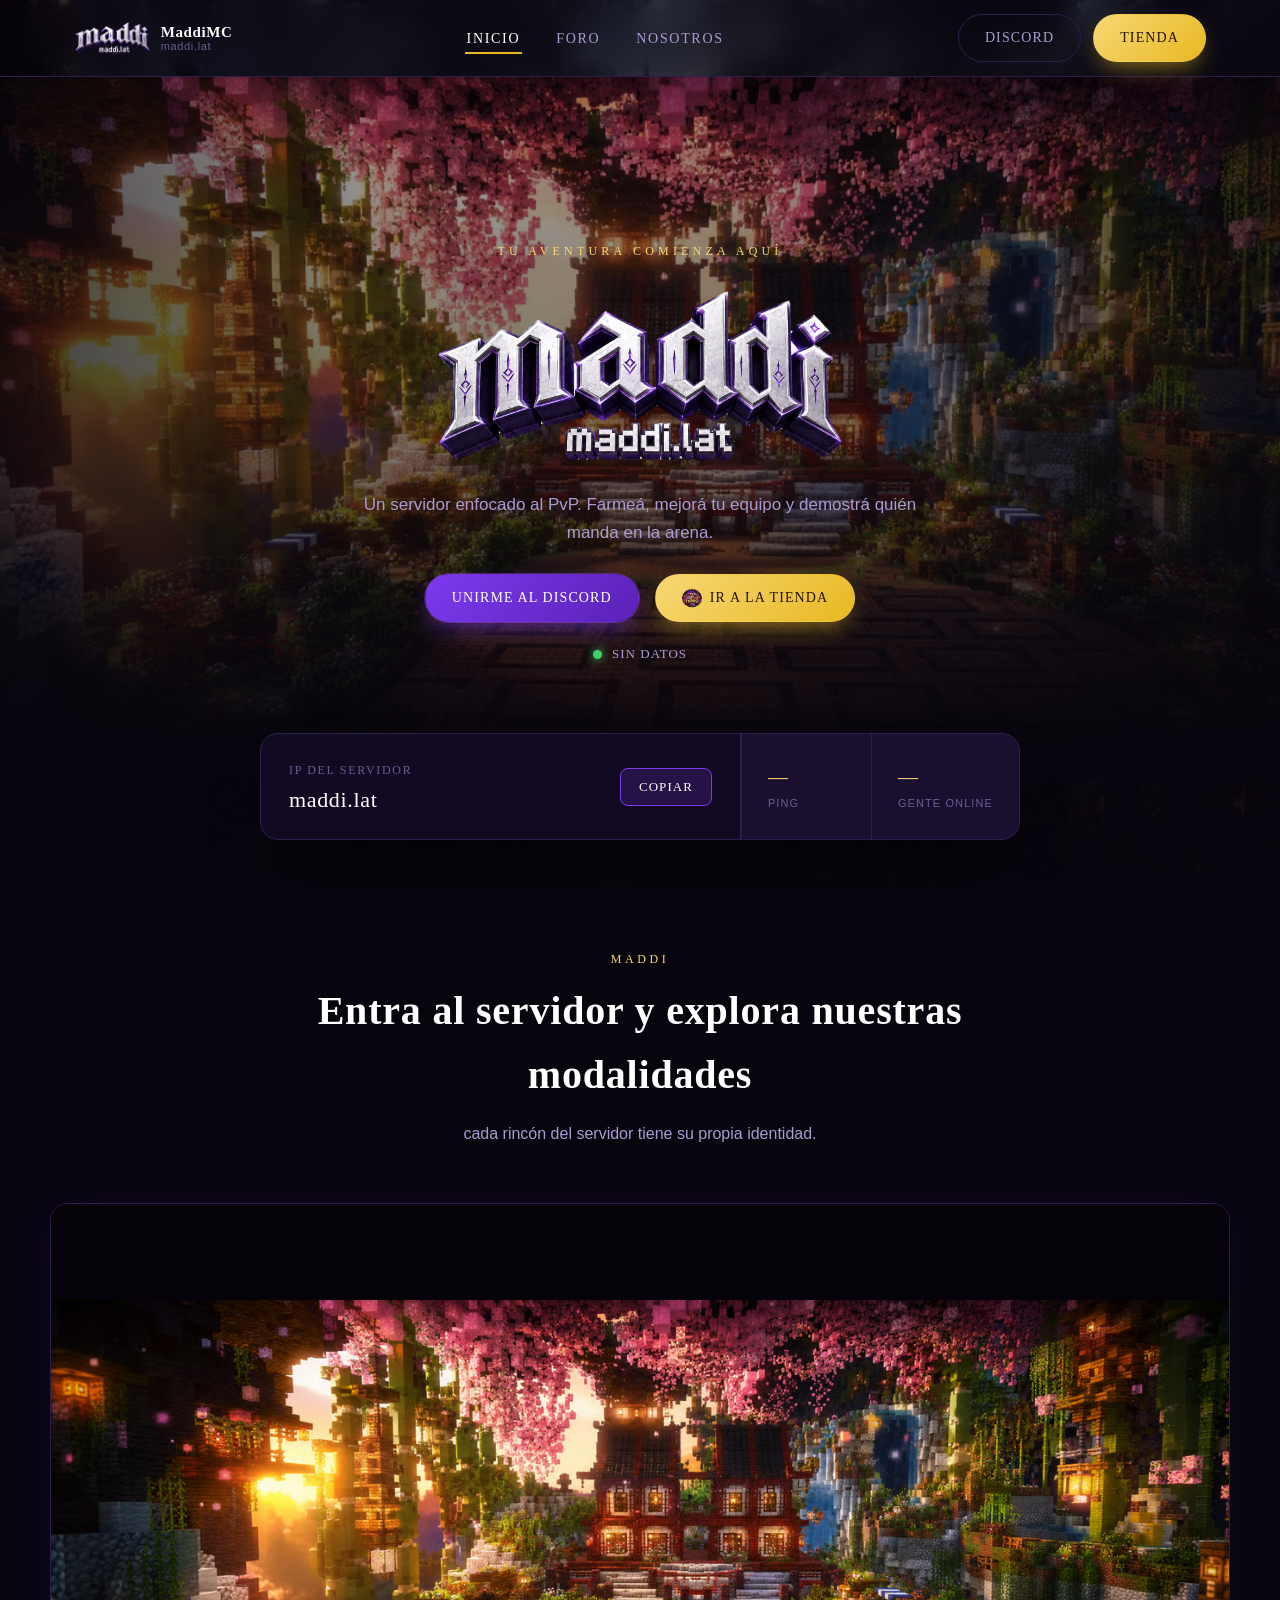
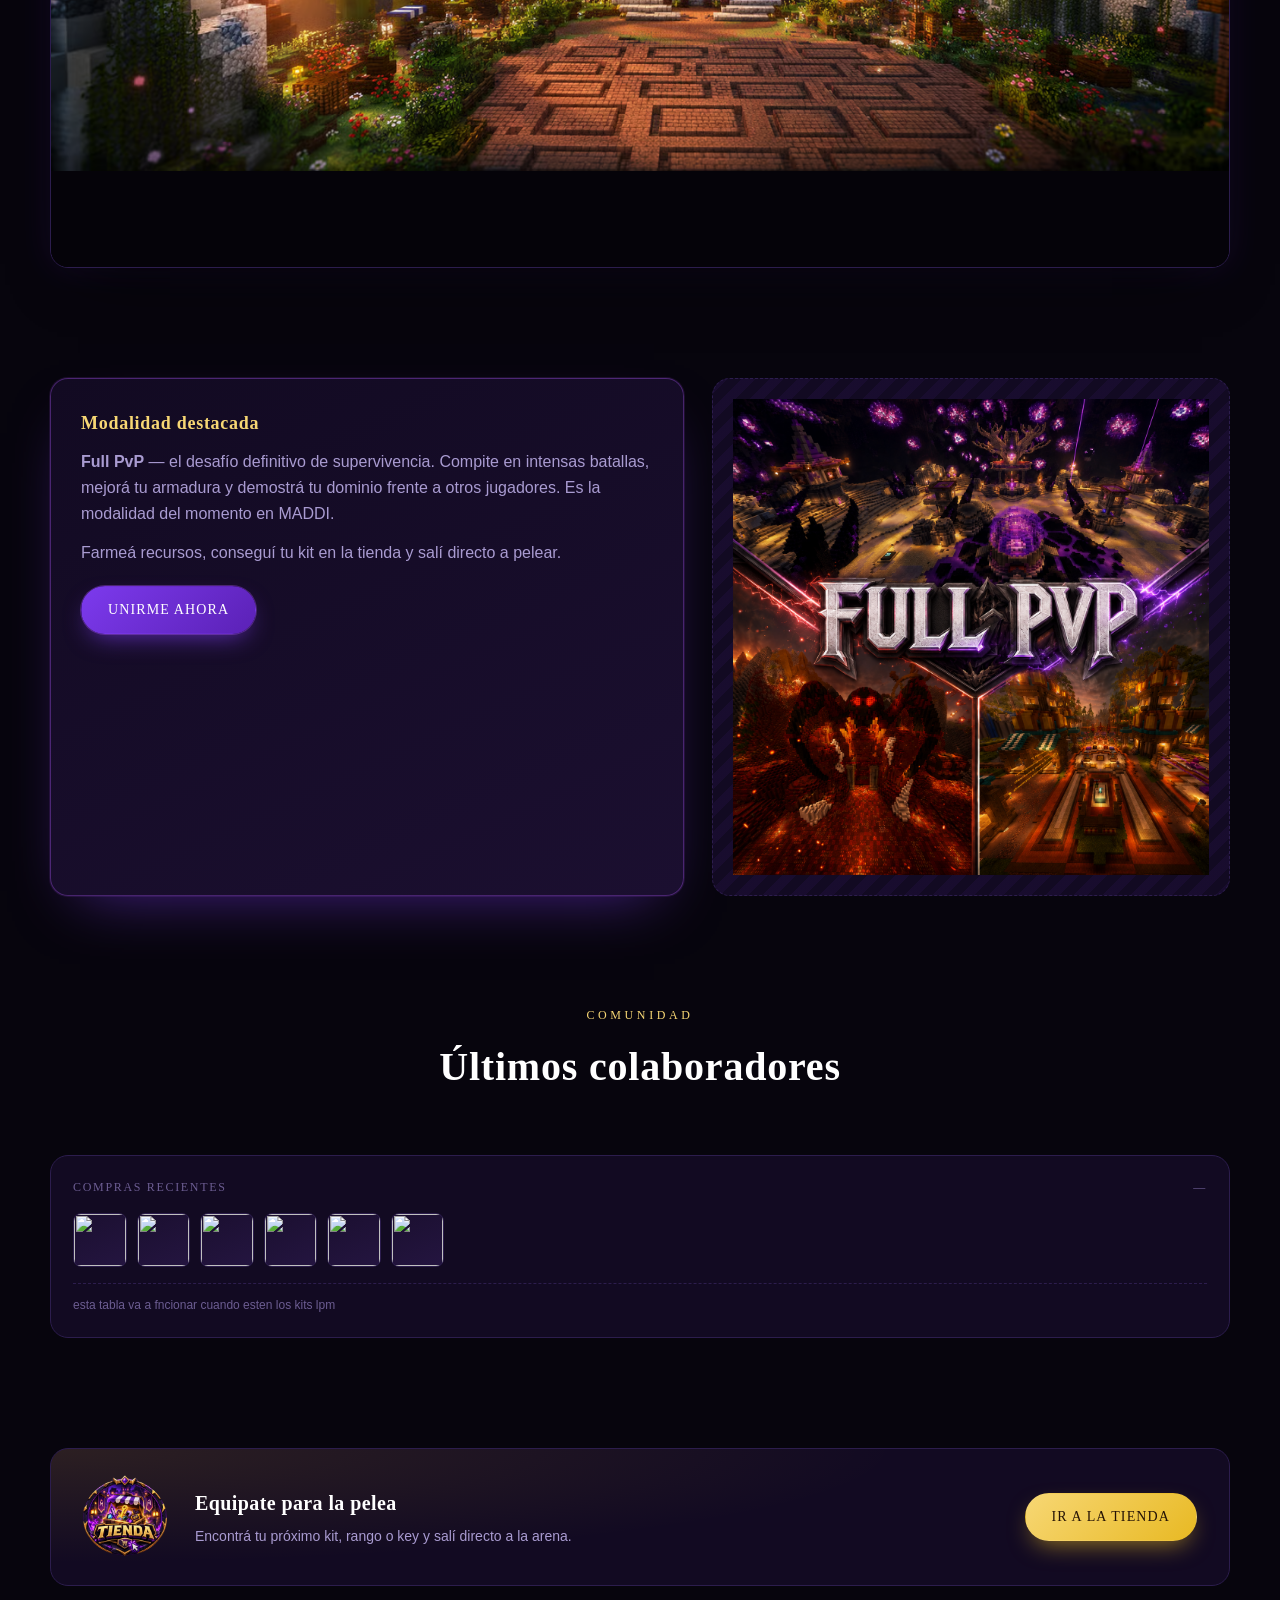
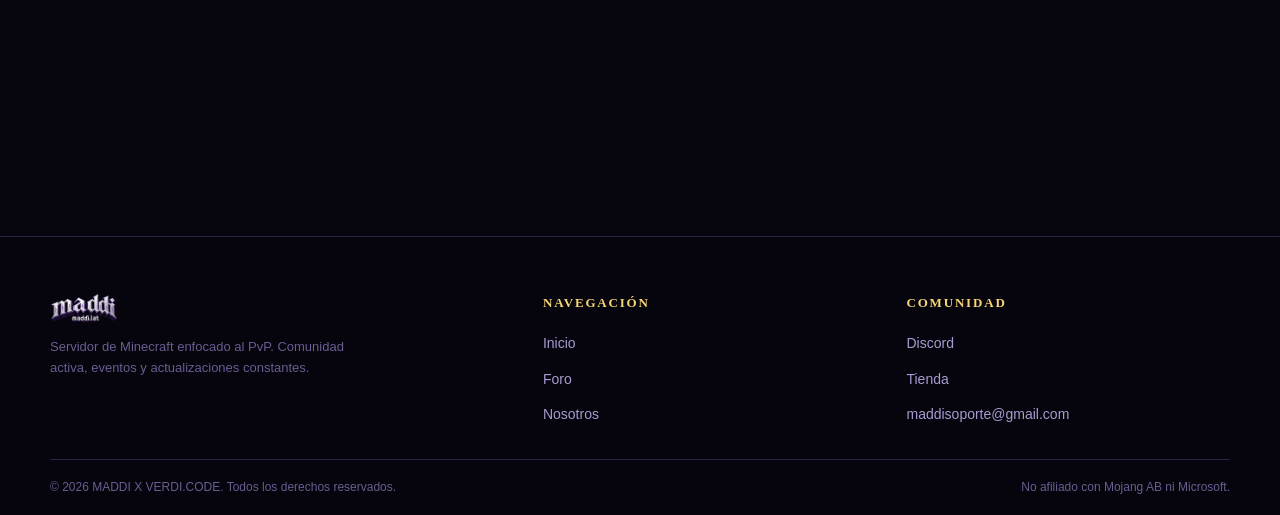
==== commit e0e36f67: "render de pagina, enfoque en foro y img" ====
--- a/index.html
+++ b/index.html
@@ -64,7 +64,6 @@
       <span class="hero__eyebrow">Tu aventura comienza aquí</span>
       <img class="hero__logo" src="img/logo.webp" alt="MADDI — Servidor PvP">
       <p class="hero__tagline">Un servidor enfocado al PvP. Farmeá, mejorá tu equipo y demostrá quién manda en la arena.</p>
-
       <div class="hero__actions">
         <a class="btn btn--violet" href="https://discord.gg/pamfXC4zZ" target="_blank" rel="noopener">Unirme al Discord</a>
         <a class="btn btn--gold btn--icon" href="#" target="_blank" rel="noopener">
@@ -111,7 +110,21 @@
       <p class="section__lede" style="margin-inline:auto;">cada rincón del servidor tiene su propia identidad.</p>
     </div>
     <figure class="zones">
-      <img src="img/spawninicio.webp" alt="Spawn inicial de MADDI">
+      <video
+        class="zones__video"
+        autoplay
+        loop
+        muted
+        playsinline
+        preload="metadata"
+        disablePictureInPicture
+        disableRemotePlayback
+        poster="img/spawninicio.webp"
+        aria-label="Presentación del servidor MADDI"
+      >
+        <source src="img/inicio.mp4" type="video/mp4">
+        Tu navegador no puede reproducir el video de presentación.
+      </video>
     </figure>
   </section>
 
--- a/style.css
+++ b/style.css
@@ -737,14 +737,36 @@
 
 .zones {
   position: relative;
+  width: 100%;
+  margin: 0;
   border-radius: var(--radius-lg);
   overflow: hidden;
   border: 1px solid var(--line);
+  background: #050309;
+  box-shadow: 0 24px 60px -28px rgba(0,0,0,0.9), 0 0 34px rgba(124,58,237,0.12);
 }
 
 .zones img {
   width: 100%;
   display: block;
+}
+
+.zones__video {
+  display: block;
+  width: 100%;
+  max-width: 100%;
+  height: auto;
+  aspect-ratio: 16 / 9;
+  object-fit: contain;
+  background: #050309;
+}
+
+@media (max-width: 600px) {
+  .zones {
+    width: calc(100% - 32px);
+    margin-inline: auto;
+    border-radius: 12px;
+  }
 }
 
 .zones__caption {
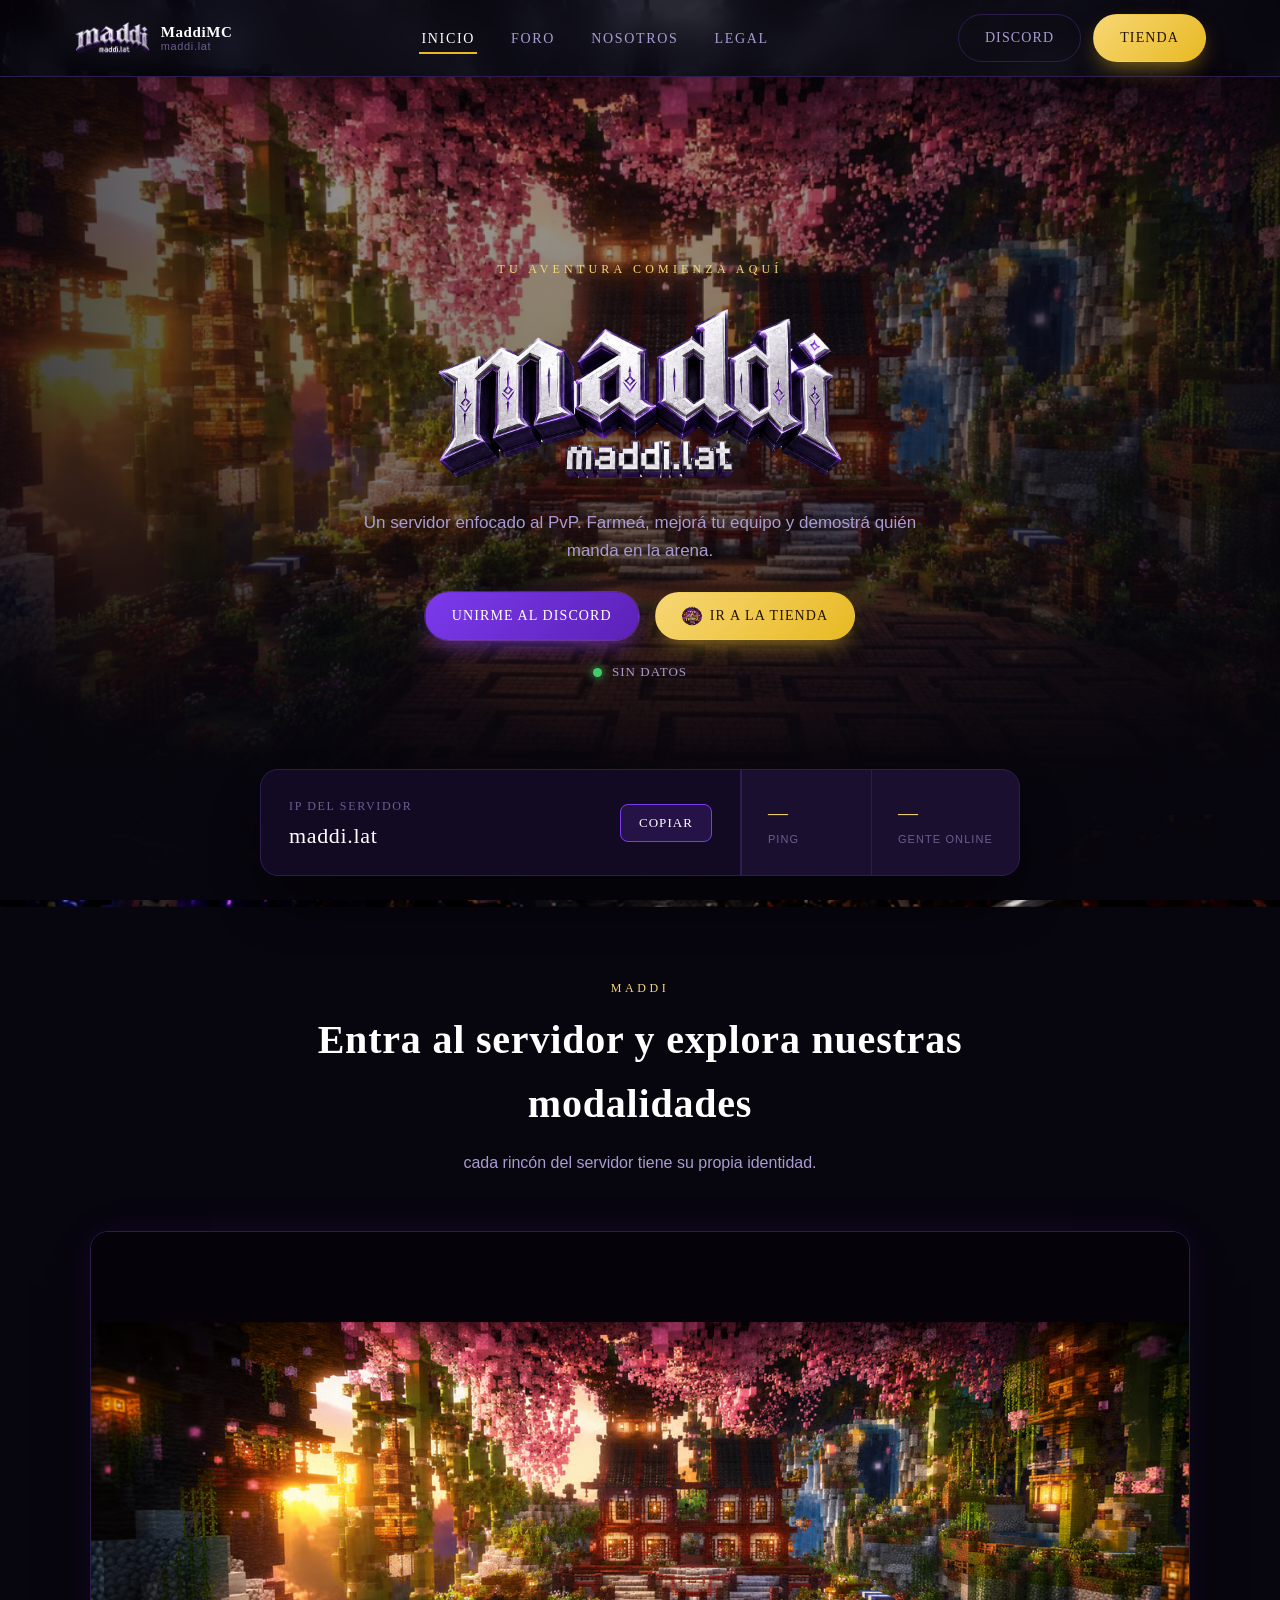
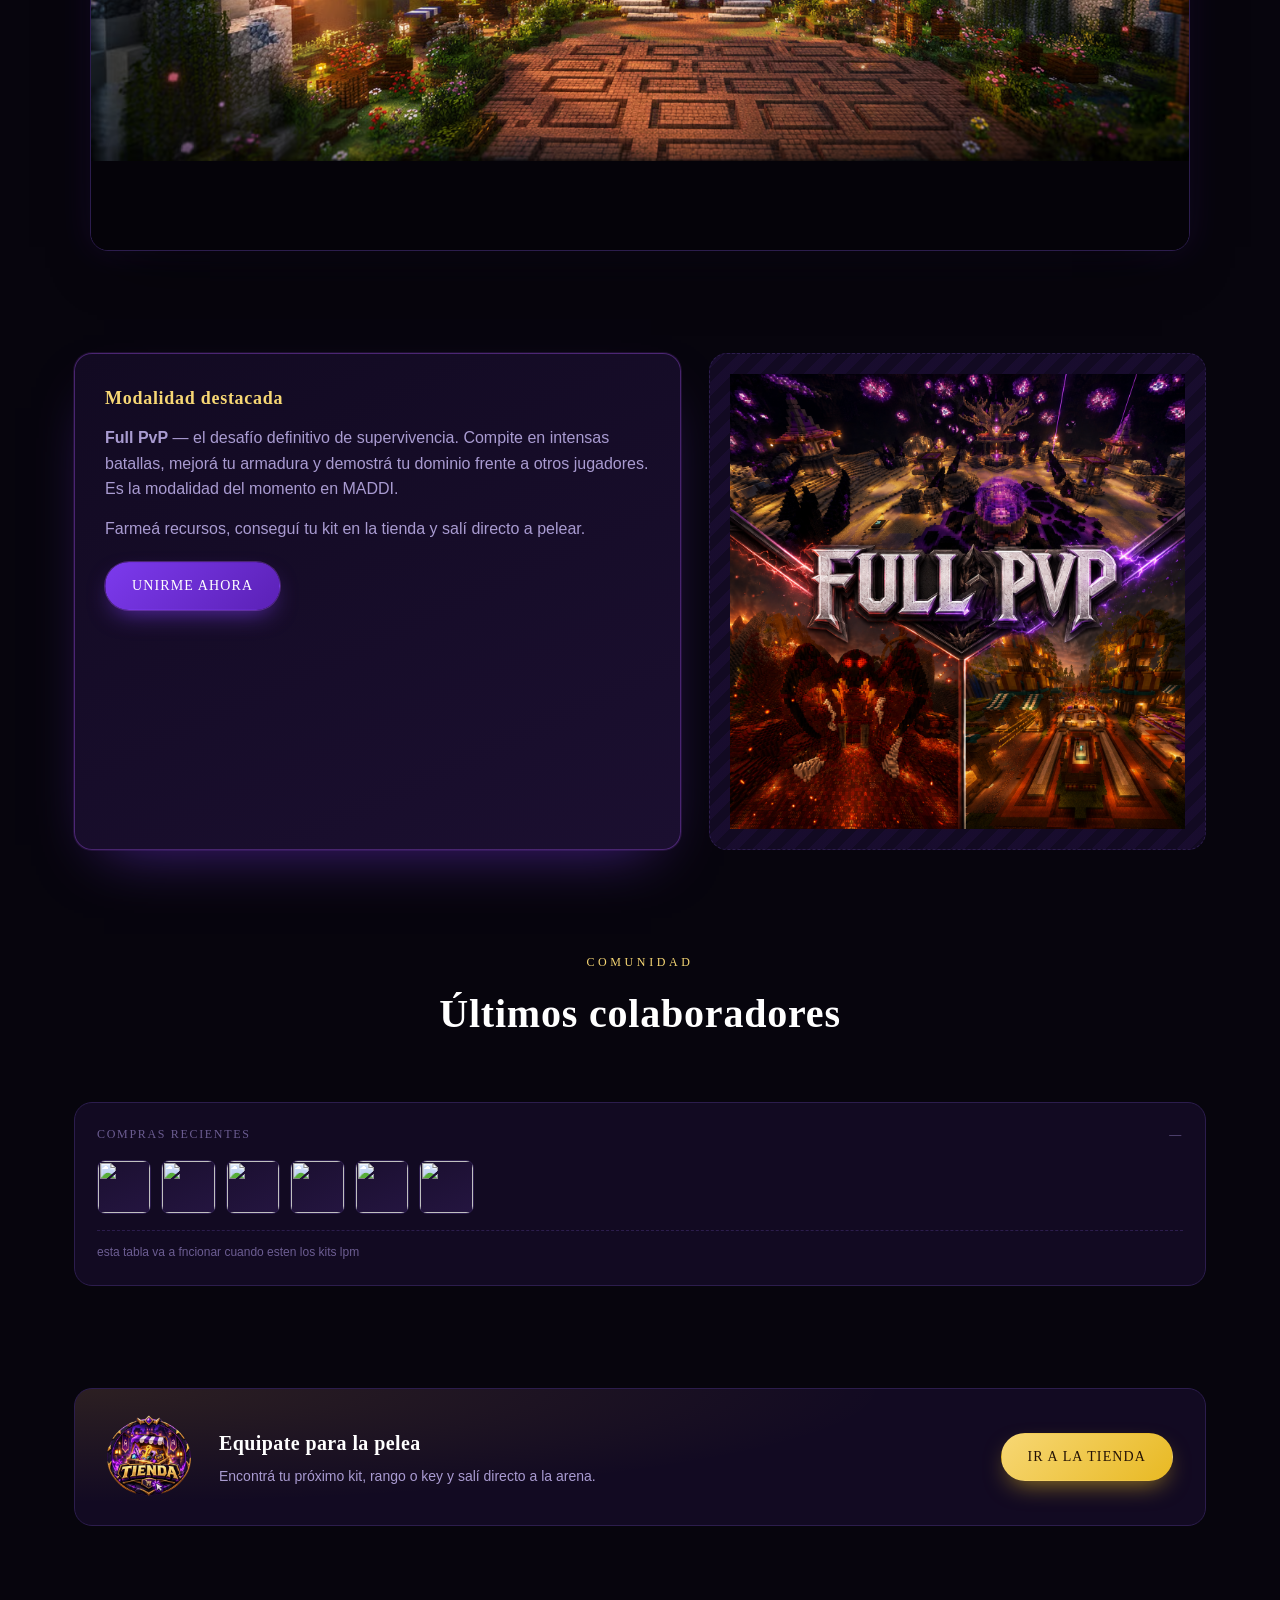
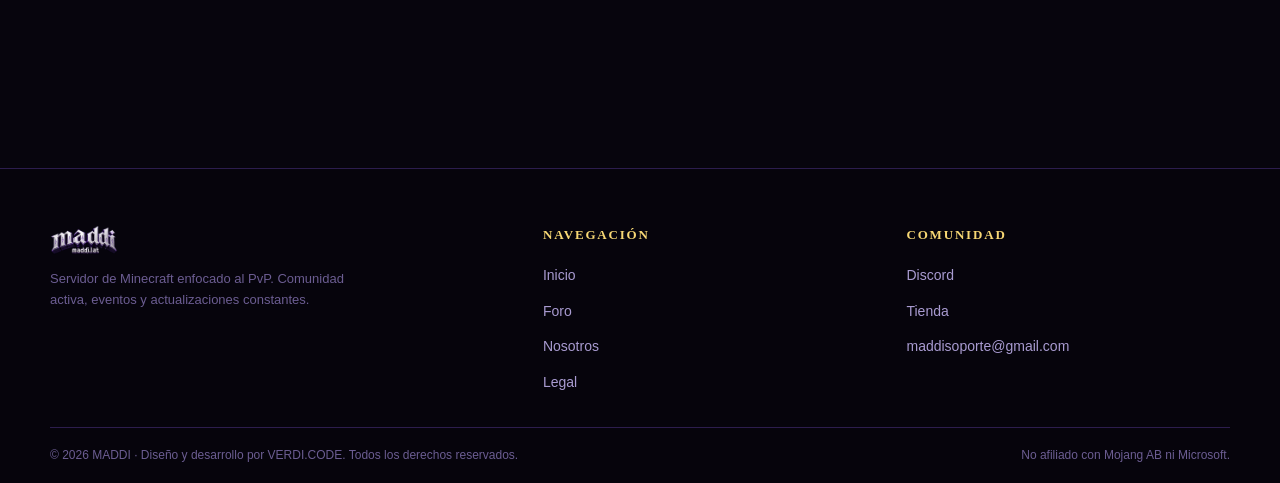
==== commit 27bd99f9: "actualizacion, añadido de img, cambio de imagen, renderizacion" ====
--- a/index.html
+++ b/index.html
@@ -43,6 +43,7 @@
       <li><a href="index.html" aria-current="page">Inicio</a></li>
       <li><a href="pages/foro.html">Foro</a></li>
       <li><a href="pages/nosotros.html">Nosotros</a></li>
+      <li><a href="pages/legal.html">Legal</a></li>
     </ul>
     <div class="nav__actions">
       <a class="btn btn--ghost" href="https://discord.gg/pamfXC4zZ" target="_blank" rel="noopener">Discord</a>
@@ -198,6 +199,7 @@
         <li><a href="index.html">Inicio</a></li>
         <li><a href="pages/foro.html">Foro</a></li>
         <li><a href="pages/nosotros.html">Nosotros</a></li>
+        <li><a href="pages/legal.html">Legal</a></li>
       </ul>
     </div>
     <div>
@@ -210,7 +212,7 @@
     </div>
   </div>
   <div class="container footer-bottom">
-    <span>© 2026 MADDI X VERDI.CODE. Todos los derechos reservados.</span>
+    <span>© 2026 MADDI · Diseño y desarrollo por VERDI.CODE. Todos los derechos reservados.</span>
     <span>No afiliado con Mojang AB ni Microsoft.</span>
   </div>
 </footer>
--- a/style.css
+++ b/style.css
@@ -31,12 +31,16 @@
 
 *, *::before, *::after { box-sizing: border-box; }
 
-html { scroll-behavior: smooth; }
+html {
+  scroll-behavior: smooth;
+  overflow-x: clip;
+}
 
 body {
   margin: 0;
   position: relative;
   z-index: 0;
+  min-width: 0;
   background: var(--void);
   color: var(--text);
   font-family: var(--font-body);
@@ -44,6 +48,12 @@
   line-height: 1.6;
   -webkit-font-smoothing: antialiased;
   overflow-x: hidden;
+}
+
+main {
+  position: relative;
+  min-width: 0;
+  overflow: clip;
 }
 
 img { max-width: 100%; display: block; }
@@ -95,9 +105,10 @@
   width: 100%;
   height: 100%;
   object-fit: cover;
-  object-position: center 25%;
+  object-position: center 28%;
   opacity: 1;
-  filter: saturate(1) contrast(1.05);
+  filter: saturate(1.06) contrast(1.08) brightness(0.9);
+  transform: scale(1.015);
 }
 
 .bg-scene__lightning {
@@ -106,39 +117,64 @@
   mix-blend-mode: screen;
   opacity: 0;
   pointer-events: none;
+  will-change: opacity, filter;
+}
+
+/* Trazo dentado del rayo: aparece junto con el resplandor del cielo. */
+.bg-scene__lightning::before {
+  content: "";
+  position: absolute;
+  top: -3vh;
+  left: calc(var(--bolt-x, 50%) - 52px);
+  width: 104px;
+  height: min(58vh, 620px);
+  background: linear-gradient(180deg, #fff 0%, #dfc8ff 18%, #9a5cff 58%, rgba(102,42,190,0.2) 100%);
+  clip-path: polygon(49% 0, 61% 0, 52% 19%, 69% 25%, 49% 43%, 62% 48%, 38% 68%, 49% 73%, 25% 100%, 35% 72%, 24% 66%, 45% 47%, 32% 40%, 50% 23%, 40% 18%);
+  filter: blur(0.35px) drop-shadow(0 0 7px #fff) drop-shadow(0 0 22px #a855f7) drop-shadow(0 0 46px #6d28d9);
+  transform: rotate(var(--bolt-rotate, 0deg));
+  transform-origin: top center;
+}
+
+.bg-scene__lightning::after {
+  content: "";
+  position: absolute;
+  inset: 0;
+  background: radial-gradient(ellipse 48% 34% at var(--flash-x, 50%) 8%, rgba(225,205,255,0.72), rgba(133,77,255,0.22) 42%, transparent 74%);
 }
 
 .bg-scene__lightning--a {
-  background: radial-gradient(ellipse 55% 38% at 50% 12%, rgba(186, 120, 255, 0.95), rgba(124, 58, 237, 0.35) 45%, transparent 72%);
-  animation: lightning-burst-a 8s infinite;
+  --bolt-x: 67%;
+  --bolt-rotate: 8deg;
+  --flash-x: 67%;
+  animation: lightning-burst-a 7.5s infinite;
 }
 
 .bg-scene__lightning--b {
-  background: radial-gradient(ellipse 40% 30% at 22% 8%, rgba(168, 85, 247, 0.9), transparent 68%);
-  animation: lightning-burst-b 11s infinite;
-  animation-delay: 2.4s;
+  --bolt-x: 22%;
+  --bolt-rotate: -9deg;
+  --flash-x: 24%;
+  animation: lightning-burst-b 10.5s infinite;
+  animation-delay: 2.2s;
 }
 
 @keyframes lightning-burst-a {
-  0%, 88%, 100% { opacity: 0; }
-  88.4% { opacity: 1; }
-  88.7% { opacity: 0.15; }
-  89% { opacity: 0.85; }
-  89.4% { opacity: 0; }
-  93% { opacity: 0; }
-  93.3% { opacity: 0.6; }
-  93.6% { opacity: 0; }
+  0%, 61%, 100% { opacity: 0; }
+  61.5% { opacity: 0.82; }
+  62% { opacity: 0.12; }
+  62.5% { opacity: 0.96; }
+  63.2% { opacity: 0.08; }
+  64% { opacity: 0.48; }
+  65% { opacity: 0; }
 }
 
 @keyframes lightning-burst-b {
-  0%, 91%, 100% { opacity: 0; }
-  91.3% { opacity: 0.9; }
-  91.6% { opacity: 0.1; }
-  92% { opacity: 0.7; }
-  92.3% { opacity: 0; }
-  96.5% { opacity: 0; }
-  96.8% { opacity: 0.5; }
-  97.1% { opacity: 0; }
+  0%, 76%, 100% { opacity: 0; }
+  76.4% { opacity: 0.68; }
+  76.9% { opacity: 0.1; }
+  77.4% { opacity: 0.84; }
+  78.2% { opacity: 0; }
+  79% { opacity: 0.42; }
+  79.8% { opacity: 0; }
 }
 
 /* ---------- Destellos violeta/celeste sobre las armaduras del fondo ---------- */
@@ -156,23 +192,42 @@
   border-radius: 50%;
   transform: translate(-50%, -50%) scale(0.7);
   mix-blend-mode: screen;
-  filter: blur(3px);
+  background: radial-gradient(circle, var(--spark-color, rgba(196,140,255,0.92)) 0 2%, rgba(255,255,255,0.54) 3%, transparent 34%);
+  filter: drop-shadow(0 0 8px var(--spark-color, #b96cff));
   opacity: 0;
   animation-name: spark-twinkle;
   animation-timing-function: ease-in-out;
   animation-iteration-count: infinite;
 }
 
+.spark::before,
+.spark::after {
+  content: "";
+  position: absolute;
+  left: 50%;
+  top: 50%;
+  border-radius: 999px;
+  background: linear-gradient(90deg, transparent, rgba(255,255,255,0.98), var(--spark-color, #c084fc), transparent);
+  transform: translate(-50%, -50%);
+  box-shadow: 0 0 8px var(--spark-color, #a855f7);
+}
+
+.spark::before { width: 44%; height: 2px; }
+.spark::after  { width: 2px; height: 44%; }
+
 @keyframes spark-twinkle {
-  0%, 100% { opacity: 0; transform: translate(-50%, -50%) scale(0.65); }
-  50% { opacity: var(--spark-max, 0.75); transform: translate(-50%, -50%) scale(1); }
+  0%, 34%, 100% { opacity: 0; transform: translate(-50%, -50%) scale(0.55) rotate(0deg); }
+  39% { opacity: var(--spark-max, 0.75); transform: translate(-50%, -50%) scale(1.05) rotate(12deg); }
+  44% { opacity: 0.12; transform: translate(-50%, -50%) scale(0.72) rotate(20deg); }
+  48% { opacity: calc(var(--spark-max, 0.75) * 0.78); transform: translate(-50%, -50%) scale(0.92) rotate(26deg); }
+  54% { opacity: 0; transform: translate(-50%, -50%) scale(0.62) rotate(34deg); }
 }
 
 /* violeta — lado izquierdo, donde el fondo ya tiene espadas y armaduras moradas */
 .spark--v1 {
   top: 63%; left: 7%;
   width: 150px; height: 150px;
-  background: radial-gradient(circle, rgba(196, 140, 255, 0.9) 0%, transparent 70%);
+  --spark-color: #ca8cff;
   --spark-max: 0.85;
   animation-duration: 4.5s;
   animation-delay: 0.2s;
@@ -180,7 +235,7 @@
 .spark--v2 {
   top: 48%; left: 4%;
   width: 100px; height: 100px;
-  background: radial-gradient(circle, rgba(168, 85, 247, 0.85) 0%, transparent 70%);
+  --spark-color: #a855f7;
   --spark-max: 0.7;
   animation-duration: 6s;
   animation-delay: 1.8s;
@@ -188,7 +243,7 @@
 .spark--v3 {
   top: 77%; left: 13%;
   width: 90px; height: 90px;
-  background: radial-gradient(circle, rgba(216, 160, 255, 0.85) 0%, transparent 70%);
+  --spark-color: #daa6ff;
   --spark-max: 0.65;
   animation-duration: 5.2s;
   animation-delay: 3.1s;
@@ -198,7 +253,7 @@
 .spark--c1 {
   top: 66%; left: 91%;
   width: 140px; height: 140px;
-  background: radial-gradient(circle, rgba(120, 230, 255, 0.9) 0%, transparent 70%);
+  --spark-color: #78e6ff;
   --spark-max: 0.85;
   animation-duration: 4.8s;
   animation-delay: 0.9s;
@@ -206,7 +261,7 @@
 .spark--c2 {
   top: 80%; left: 86%;
   width: 100px; height: 100px;
-  background: radial-gradient(circle, rgba(94, 210, 245, 0.85) 0%, transparent 70%);
+  --spark-color: #5ed2f5;
   --spark-max: 0.7;
   animation-duration: 5.6s;
   animation-delay: 2.5s;
@@ -214,7 +269,7 @@
 .spark--c3 {
   top: 56%; left: 96%;
   width: 80px; height: 80px;
-  background: radial-gradient(circle, rgba(150, 235, 255, 0.85) 0%, transparent 70%);
+  --spark-color: #96ebff;
   --spark-max: 0.6;
   animation-duration: 4.2s;
   animation-delay: 1.3s;
@@ -399,7 +454,7 @@
 
 .hero {
   position: relative;
-  min-height: 78vh;
+  min-height: min(82svh, 860px);
   display: flex;
   flex-direction: column;
   align-items: center;
@@ -624,7 +679,8 @@
 
 @media (max-width: 640px) {
   .ip-panel { grid-template-columns: 1fr; }
-  .ip-panel__stats { flex-direction: row; }
+  .ip-panel__stats { flex-direction: row; min-width: 0; }
+  .ip-stat { flex: 1 1 0; min-width: 0; }
 }
 
 /* ==========================================================================
@@ -632,8 +688,15 @@
    ========================================================================== */
 
 .section {
-  padding: 110px 0 0;
-  position: relative;
+  padding-top: clamp(76px, 8vw, 110px);
+  position: relative;
+}
+
+/* Mantiene el aire lateral incluso cuando una sección también es container. */
+.section.container {
+  width: 100%;
+  padding-right: 24px;
+  padding-left: 24px;
 }
 
 .section__eyebrow {
@@ -738,7 +801,9 @@
 .zones {
   position: relative;
   width: 100%;
+  max-width: 1100px;
   margin: 0;
+  margin-inline: auto;
   border-radius: var(--radius-lg);
   overflow: hidden;
   border: 1px solid var(--line);
@@ -763,8 +828,7 @@
 
 @media (max-width: 600px) {
   .zones {
-    width: calc(100% - 32px);
-    margin-inline: auto;
+    width: 100%;
     border-radius: 12px;
   }
 }
@@ -912,12 +976,35 @@
 }
 
 @media (max-width: 860px) {
-  .nav__toggle { display: inline-flex; align-items: center; }
+  body.nav-open { overflow: hidden; }
+  .nav {
+    padding: 11px 18px;
+    gap: 12px;
+  }
+  .nav__toggle {
+    display: inline-flex;
+    align-items: center;
+    justify-content: center;
+    order: 3;
+    margin-left: 0;
+    min-width: 42px;
+    min-height: 42px;
+  }
+  .nav__actions {
+    order: 2;
+    margin-left: auto;
+  }
+  .nav__actions .btn {
+    padding: 10px 16px;
+    font-size: 12px;
+  }
   .nav__links {
     position: absolute;
     top: 100%; left: 0; right: 0;
-    background: var(--deep);
+    background: rgba(12, 7, 23, 0.97);
     border-bottom: 1px solid var(--line);
+    box-shadow: 0 22px 42px rgba(0,0,0,0.52);
+    backdrop-filter: blur(18px);
     flex-direction: column;
     gap: 0;
     padding: 8px 0;
@@ -929,6 +1016,92 @@
   .about-grid { grid-template-columns: 1fr; }
   .shop-cta { grid-template-columns: 1fr; text-align: center; }
   .shop-cta img { margin: 0 auto; }
+}
+
+@media (max-width: 640px) {
+  .container { padding-inline: 16px; }
+
+  .site-header { background: rgba(7,5,13,0.9); }
+  .nav { padding: 9px 14px; }
+  .nav__actions { display: none; }
+  .nav__toggle { margin-left: auto; }
+  .nav__brand img { height: 30px; }
+  .nav__brand-title { font-size: 14px; }
+
+  .hero {
+    min-height: calc(100svh - 58px);
+    padding: 90px 16px 76px;
+  }
+  .hero--compact {
+    min-height: 48svh;
+    padding-top: 92px;
+    padding-bottom: 52px;
+  }
+  .hero__content { gap: 16px; width: 100%; }
+  .hero__eyebrow { font-size: 10px; letter-spacing: 0.24em; }
+  .hero__logo { width: min(360px, 86vw); }
+  .hero__tagline { font-size: 15px; max-width: 34rem; }
+  .hero__actions {
+    width: 100%;
+    flex-direction: column;
+    align-items: center;
+    gap: 11px;
+  }
+  .hero__actions .btn {
+    width: min(100%, 320px);
+    min-height: 46px;
+  }
+
+  .ip-panel { margin-top: -34px; border-radius: 14px; }
+  .ip-panel__main { padding: 18px; gap: 12px; }
+  .ip-panel__value { font-size: 18px; }
+  .ip-panel__copy { padding: 9px 13px; font-size: 11px; }
+  .ip-stat { padding: 14px 12px; }
+  .ip-stat__value { font-size: 17px; }
+
+  .section.container {
+    padding-right: 16px;
+    padding-left: 16px;
+  }
+  .section__head { margin-bottom: 34px; }
+  .section__title { font-size: clamp(24px, 8.2vw, 31px); line-height: 1.22; }
+  .section__lede { font-size: 14px; }
+  .section__eyebrow { font-size: 10px; letter-spacing: 0.23em; }
+
+  .about-grid { gap: 18px; }
+  .panel,
+  .form-panel,
+  .purchases,
+  .shop-cta { padding: 20px; }
+  .shop-cta { gap: 15px; }
+  .shop-cta img { width: 66px; height: 66px; }
+
+  .news-grid,
+  .team-grid { grid-template-columns: minmax(0, 1fr); gap: 18px; }
+  .field-row { gap: 0; }
+
+  .footer-grid {
+    grid-template-columns: 1fr;
+    gap: 28px;
+    padding-top: 42px;
+  }
+  .footer-grid > div:first-child { grid-column: auto; }
+  .footer-bottom { flex-direction: column; align-items: flex-start; }
+  .site-footer { margin-top: 90px; }
+  .section--end { padding-bottom: 78px; }
+
+  .bg-scene__image { object-position: center 22%; }
+  .bg-scene__lightning::before { height: 44vh; width: 72px; left: calc(var(--bolt-x, 50%) - 36px); }
+  .spark { transform: translate(-50%, -50%) scale(0.6); }
+}
+
+@media (max-width: 380px) {
+  .nav__brand-ip { display: none; }
+  .btn { padding: 11px 18px; font-size: 12px; }
+  .ip-panel__main { flex-wrap: wrap; }
+  .ip-panel__copy { margin-left: auto; }
+  .ip-stat__label { font-size: 9px; }
+  .panel h3 { font-size: 16px; }
 }
 
 /* ==========================================================================
@@ -1142,7 +1315,7 @@
 .pillar h4 { font-size: 15px; color: var(--gold-2); letter-spacing: 0.06em; margin-bottom: 8px; }
 .pillar p { font-size: 14px; color: var(--text-muted); }
 
-.section--end { padding-bottom: 110px; }
+.section--end { padding-bottom: clamp(78px, 8vw, 110px); }
 
 /* ==========================================================================
    PLACEHOLDER DE IMAGEN
@@ -1164,3 +1337,41 @@
   letter-spacing: 0.06em;
   padding: 20px;
 }
+
+/* Overrides finales para componentes declarados después del bloque responsive. */
+@media (max-width: 640px) {
+  .form-panel { padding: 20px; }
+  .field-row { gap: 0; }
+  .news-grid,
+  .team-grid { grid-template-columns: minmax(0, 1fr); gap: 18px; }
+}
+
+/* ==========================================================================
+   LEGAL — aviso legal / términos y copyright
+   ========================================================================== */
+
+.legal { max-width: 780px; margin: 0 auto; }
+
+.legal .panel + .panel { margin-top: 22px; }
+
+.legal h4 {
+  font-size: 15px;
+  color: var(--gold-2);
+  letter-spacing: 0.04em;
+  margin-bottom: 10px;
+}
+
+.legal ul,
+.legal ol {
+  color: var(--text-muted);
+  padding-left: 20px;
+  margin-top: 8px;
+}
+
+.legal li { margin-bottom: 8px; line-height: 1.6; }
+
+.legal .legal-updated {
+  font-size: 12px;
+  color: var(--text-faint);
+  margin-top: 4px;
+}
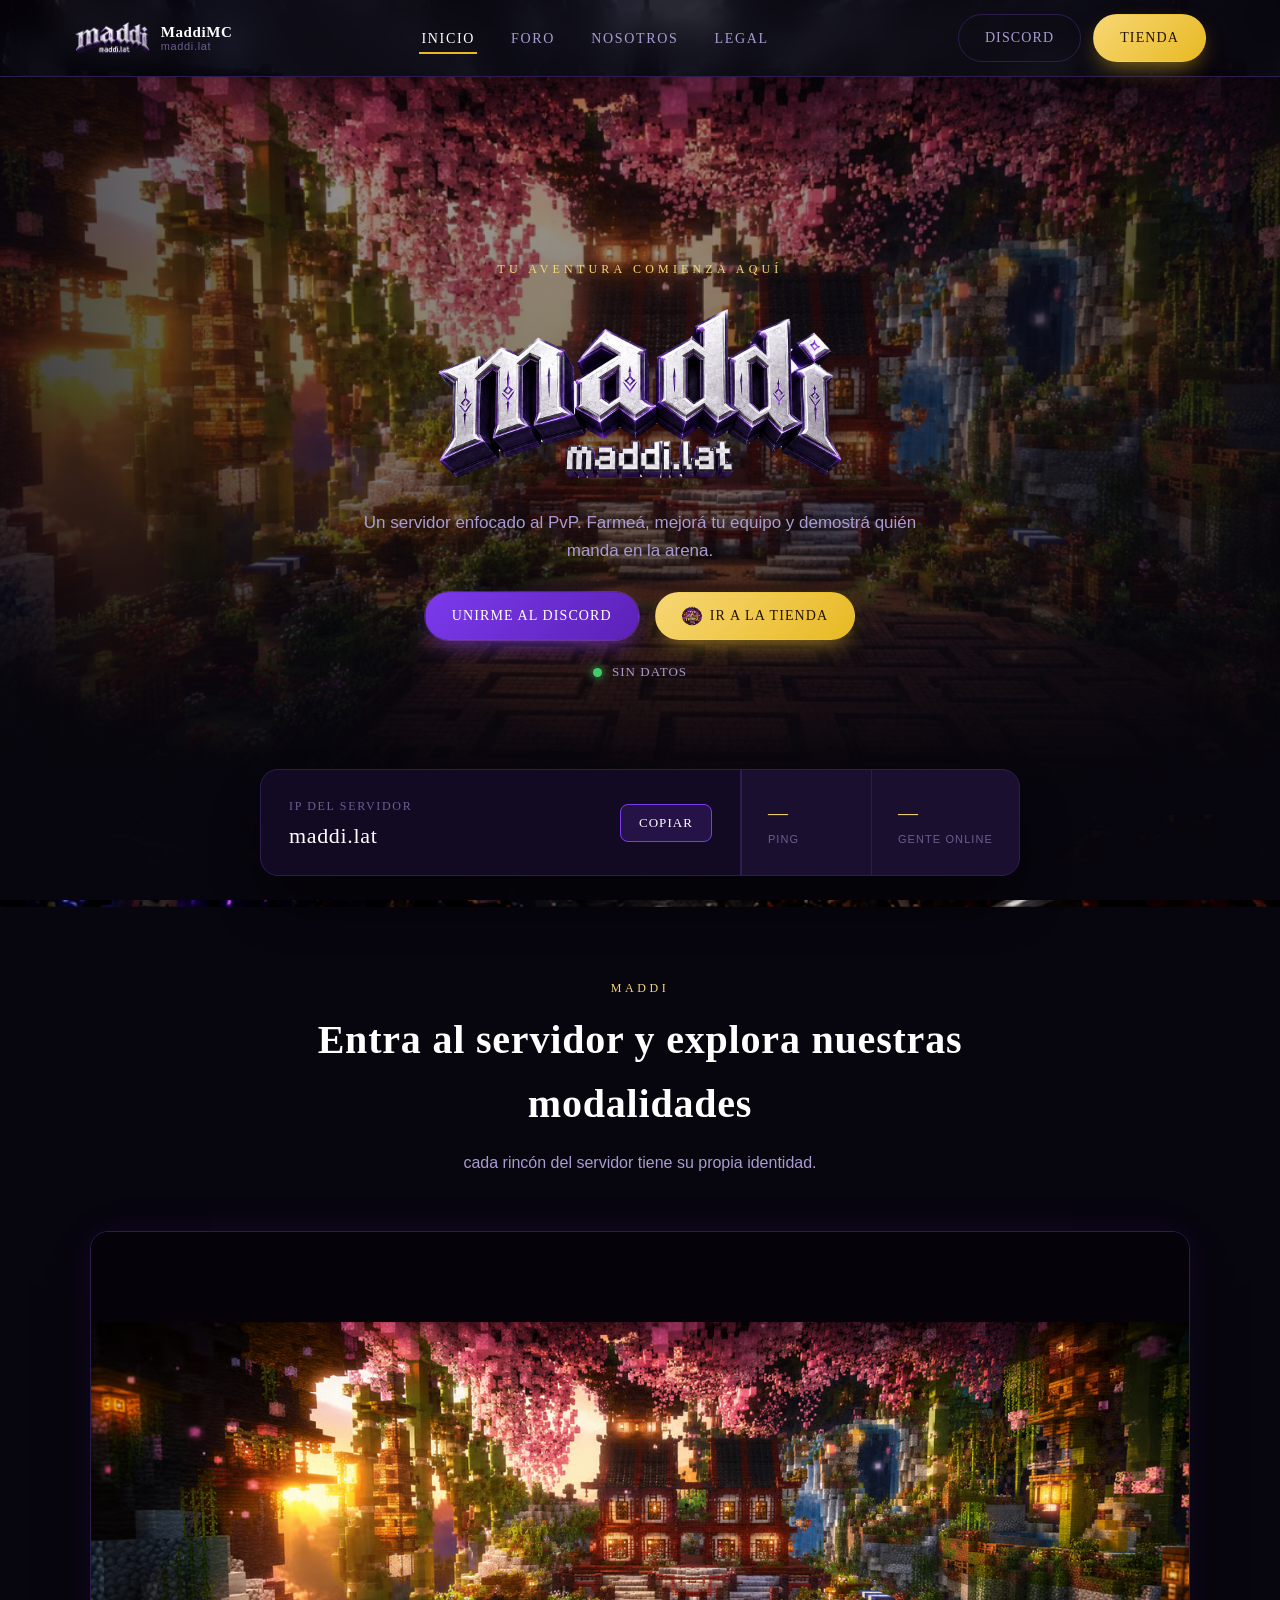
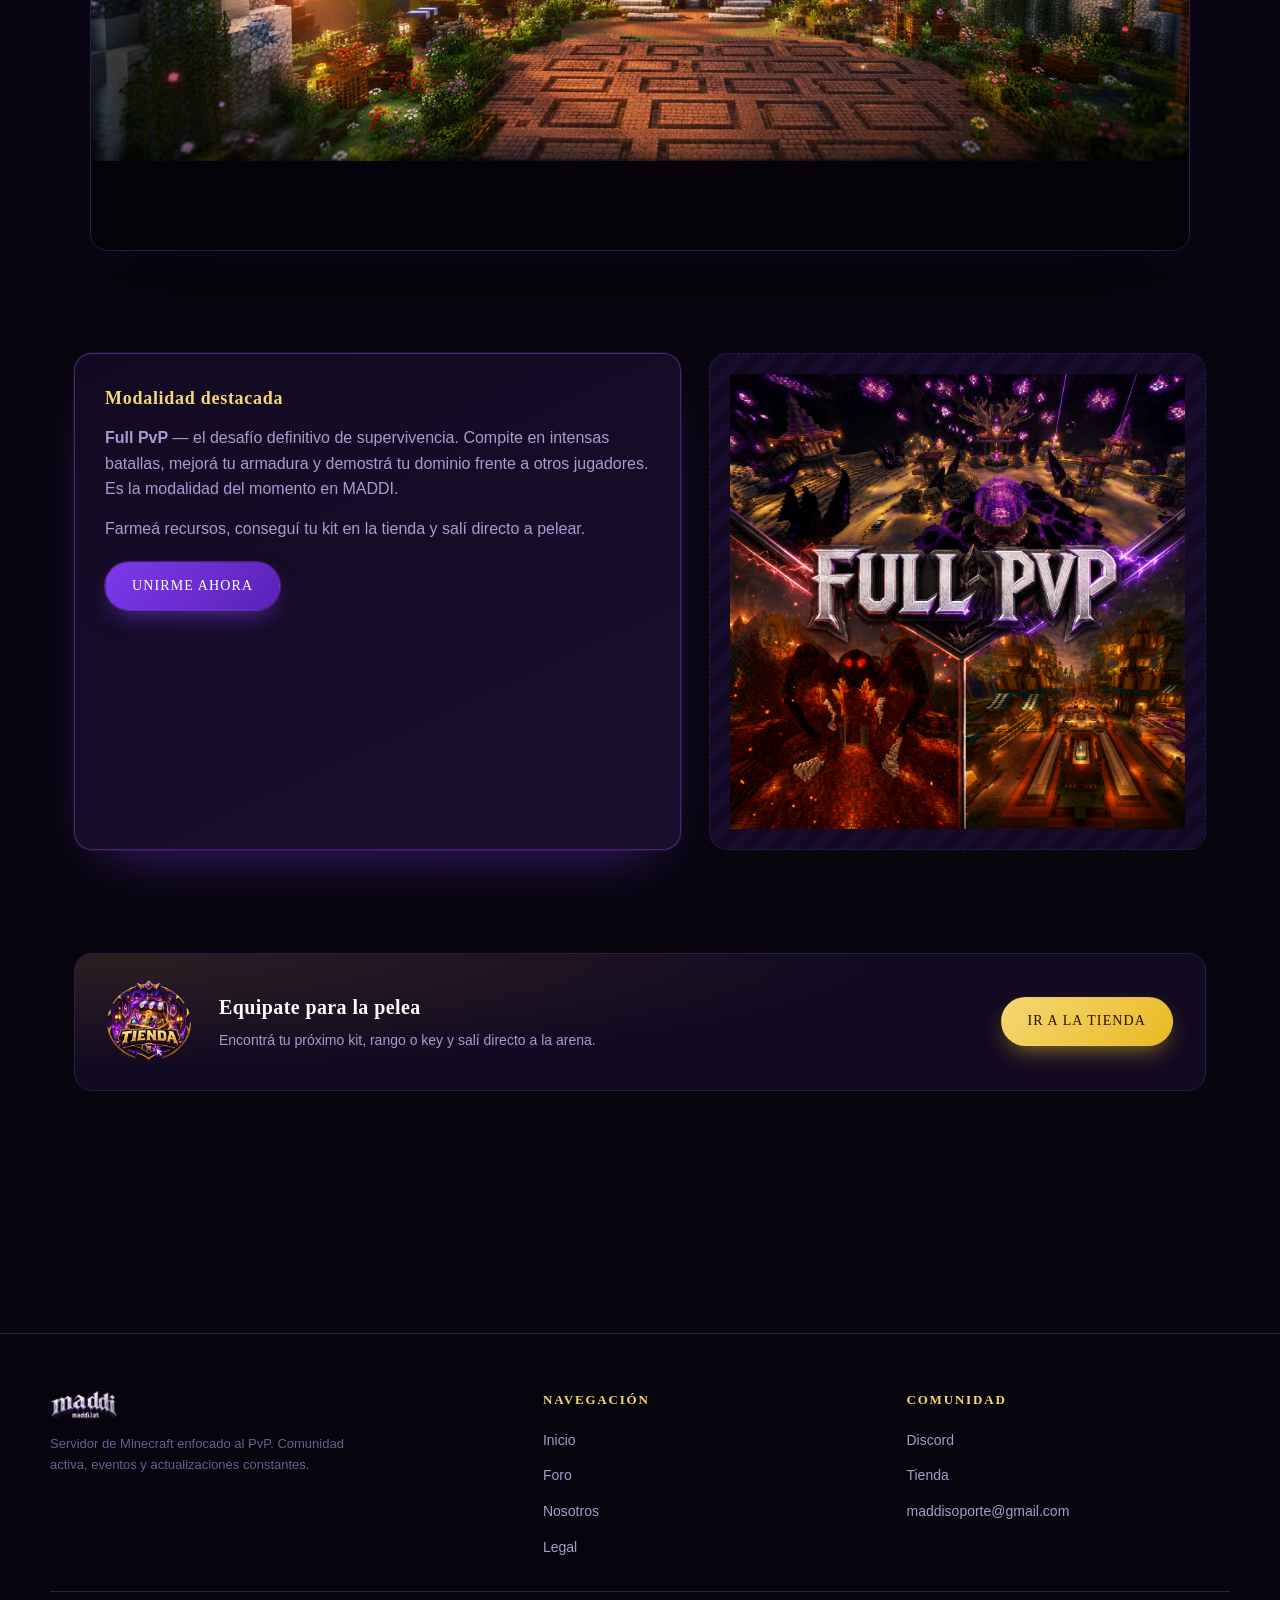
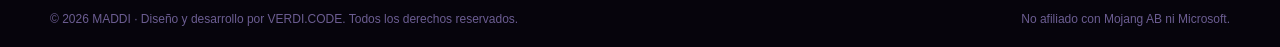
==== commit cedc6110: "linkeado de tebex" ====
--- a/index.html
+++ b/index.html
@@ -47,8 +47,7 @@
     </ul>
     <div class="nav__actions">
       <a class="btn btn--ghost" href="https://discord.gg/pamfXC4zZ" target="_blank" rel="noopener">Discord</a>
-      <!-- Reemplazar por la URL final de la tienda en Tebex -->
-      <a class="btn btn--gold" href="#" target="_blank" rel="noopener">Tienda</a>
+      <a class="btn btn--gold" href="https://maddi-store.tebex.store/" target="_blank" rel="noopener">Tienda</a>
     </div>
   </nav>
 </header>
@@ -67,7 +66,7 @@
       <p class="hero__tagline">Un servidor enfocado al PvP. Farmeá, mejorá tu equipo y demostrá quién manda en la arena.</p>
       <div class="hero__actions">
         <a class="btn btn--violet" href="https://discord.gg/pamfXC4zZ" target="_blank" rel="noopener">Unirme al Discord</a>
-        <a class="btn btn--gold btn--icon" href="#" target="_blank" rel="noopener">
+        <a class="btn btn--gold btn--icon" href="https://maddi-store.tebex.store/" target="_blank" rel="noopener">
           <img src="img/icon-tienda.webp" alt="">
           Ir a la tienda
         </a>
@@ -77,9 +76,16 @@
         <span class="status-dot" data-status-dot></span>
         <span data-status-label>Consultando servidor…</span>
       </div>
-    </div>
-  </section>
-
+      <aside class="recent-buyers" data-recent-buyers hidden aria-label="Compras recientes">
+        <div class="recent-buyers__head">
+          <span class="recent-buyers__dot"></span>
+          Compras recientes
+        </div>
+        <ul class="recent-buyers__list" data-recent-buyers-list></ul>
+      </aside>
+    </div>
+    
+  </section>
   <!-- ============ IP / STATS ============ -->
   <div class="container">
     <div class="ip-panel">
@@ -146,30 +152,6 @@
     </div>
   </section>
 
-  <!-- ============ ÚLTIMOS COLABORADORES / COMPRAS ============ -->
-  <section class="section container">
-    <div class="section__head">
-      <span class="section__eyebrow">Comunidad</span>
-      <h2 class="section__title">Últimos colaboradores</h2>
-    </div>
-    <div class="purchases">
-      <div class="purchases__head">
-        <span>Compras recientes</span>
-        <span data-online-count>—</span>
-      </div>
-      <div class="purchases__grid">
-        <!-- Cada avatar es un placeholder: reemplazar src por la skin real del comprador -->
-        <div class="purchases__avatar"><img src="https://api.mineatar.io/head/steve" alt=""></div>
-        <div class="purchases__avatar"><img src="https://api.mineatar.io/head/alex" alt=""></div>
-        <div class="purchases__avatar"><img src="https://api.mineatar.io/head/steve" alt=""></div>
-        <div class="purchases__avatar"><img src="https://api.mineatar.io/head/alex" alt=""></div>
-        <div class="purchases__avatar"><img src="https://api.mineatar.io/head/steve" alt=""></div>
-        <div class="purchases__avatar"><img src="https://api.mineatar.io/head/alex" alt=""></div>
-      </div>
-      <p class="purchases__note">esta tabla va a fncionar cuando esten los kits lpm</p>
-    </div>
-  </section>
-
   <!-- ============ TIENDA CTA ============ -->
   <section class="section section--end container">
     <div class="shop-cta">
@@ -178,8 +160,7 @@
         <h3>Equipate para la pelea</h3>
         <p>Encontrá tu próximo kit, rango o key y salí directo a la arena.</p>
       </div>
-      <!-- Reemplazar por la URL final de la tienda en Tebex -->
-      <a class="btn btn--gold" href="#" target="_blank" rel="noopener">Ir a la tienda</a>
+      <a class="btn btn--gold" href="https://maddi-store.tebex.store/" target="_blank" rel="noopener">Ir a la tienda</a>
     </div>
   </section>
 
@@ -206,7 +187,7 @@
       <h4>Comunidad</h4>
       <ul>
         <li><a href="https://discord.gg/pamfXC4zZ" target="_blank" rel="noopener">Discord</a></li>
-        <li><a href="#" target="_blank" rel="noopener">Tienda</a></li>
+        <li><a href="https://maddi-store.tebex.store/" target="_blank" rel="noopener">Tienda</a></li>
         <li><a href="mailto:maddisoporte@gmail.com">maddisoporte@gmail.com</a></li>
       </ul>
     </div>
--- a/style.css
+++ b/style.css
@@ -838,6 +838,96 @@
   color: var(--text-faint);
   font-size: 13px;
   margin-top: 12px;
+}
+
+/* ==========================================================================
+   COMPRAS RECIENTES — cuadro fijo arriba a la izquierda (datos reales de Tebex)
+   ========================================================================== */
+
+.recent-buyers {
+  position: static;
+  top: 80px;
+  left: 20px;
+  z-index: 60;
+  width: 148px;
+  background: rgba(18, 10, 34, 0.82);
+  backdrop-filter: blur(10px);
+  border: 1px solid var(--line);
+  border-radius: var(--radius);
+  padding: 10px;
+  box-shadow: 0 20px 45px -18px rgba(0,0,0,0.75);
+}
+
+.recent-buyers[hidden] { display: none; }
+
+.recent-buyers__head {
+  display: flex;
+  align-items: center;
+  gap: 6px;
+  font-family: var(--font-display);
+  font-size: 9.5px;
+  letter-spacing: 0.08em;
+  text-transform: uppercase;
+  color: var(--text-muted);
+  margin-bottom: 8px;
+}
+
+.recent-buyers__dot {
+  width: 6px; height: 6px;
+  border-radius: 50%;
+  background: #3fce6a;
+  box-shadow: 0 0 8px #3fce6a;
+  flex-shrink: 0;
+  animation: recent-buyers-pulse 1.8s ease-in-out infinite;
+}
+
+@keyframes recent-buyers-pulse {
+  0%, 100% { opacity: 1; }
+  50% { opacity: 0.35; }
+}
+
+/* Grilla de 3x3 — solo el busto, el nombre queda como tooltip (title) */
+.recent-buyers__list {
+  list-style: none;
+  margin: 0;
+  padding: 0;
+  display: grid;
+  grid-template-columns: repeat(3, 1fr);
+  gap: 6px;
+}
+
+.recent-buyers__item {
+  aspect-ratio: 1;
+  border-radius: 6px;
+  overflow: hidden;
+  background: var(--deep-2);
+  border: 1px solid var(--line);
+  transition: border-color 0.2s ease, transform 0.2s ease;
+}
+.recent-buyers__item:hover {
+  border-color: var(--violet-2);
+  transform: translateY(-2px);
+}
+
+.recent-buyers__avatar {
+  display: block;
+  width: 100%;
+  height: 100%;
+}
+.recent-buyers__avatar img { width: 100%; height: 100%; object-fit: cover; display: block; }
+
+@media (prefers-reduced-motion: reduce) {
+  .recent-buyers__dot { animation: none; }
+}
+
+/* En pantallas chicas se achica un poco más, pero se mantiene SIEMPRE fijo (nunca vuelve al flujo normal) */
+@media (max-width: 860px) {
+  .recent-buyers {
+    top: 68px;
+    left: 12px;
+    width: 128px;
+    padding: 8px;
+  }
 }
 
 /* ==========================================================================
